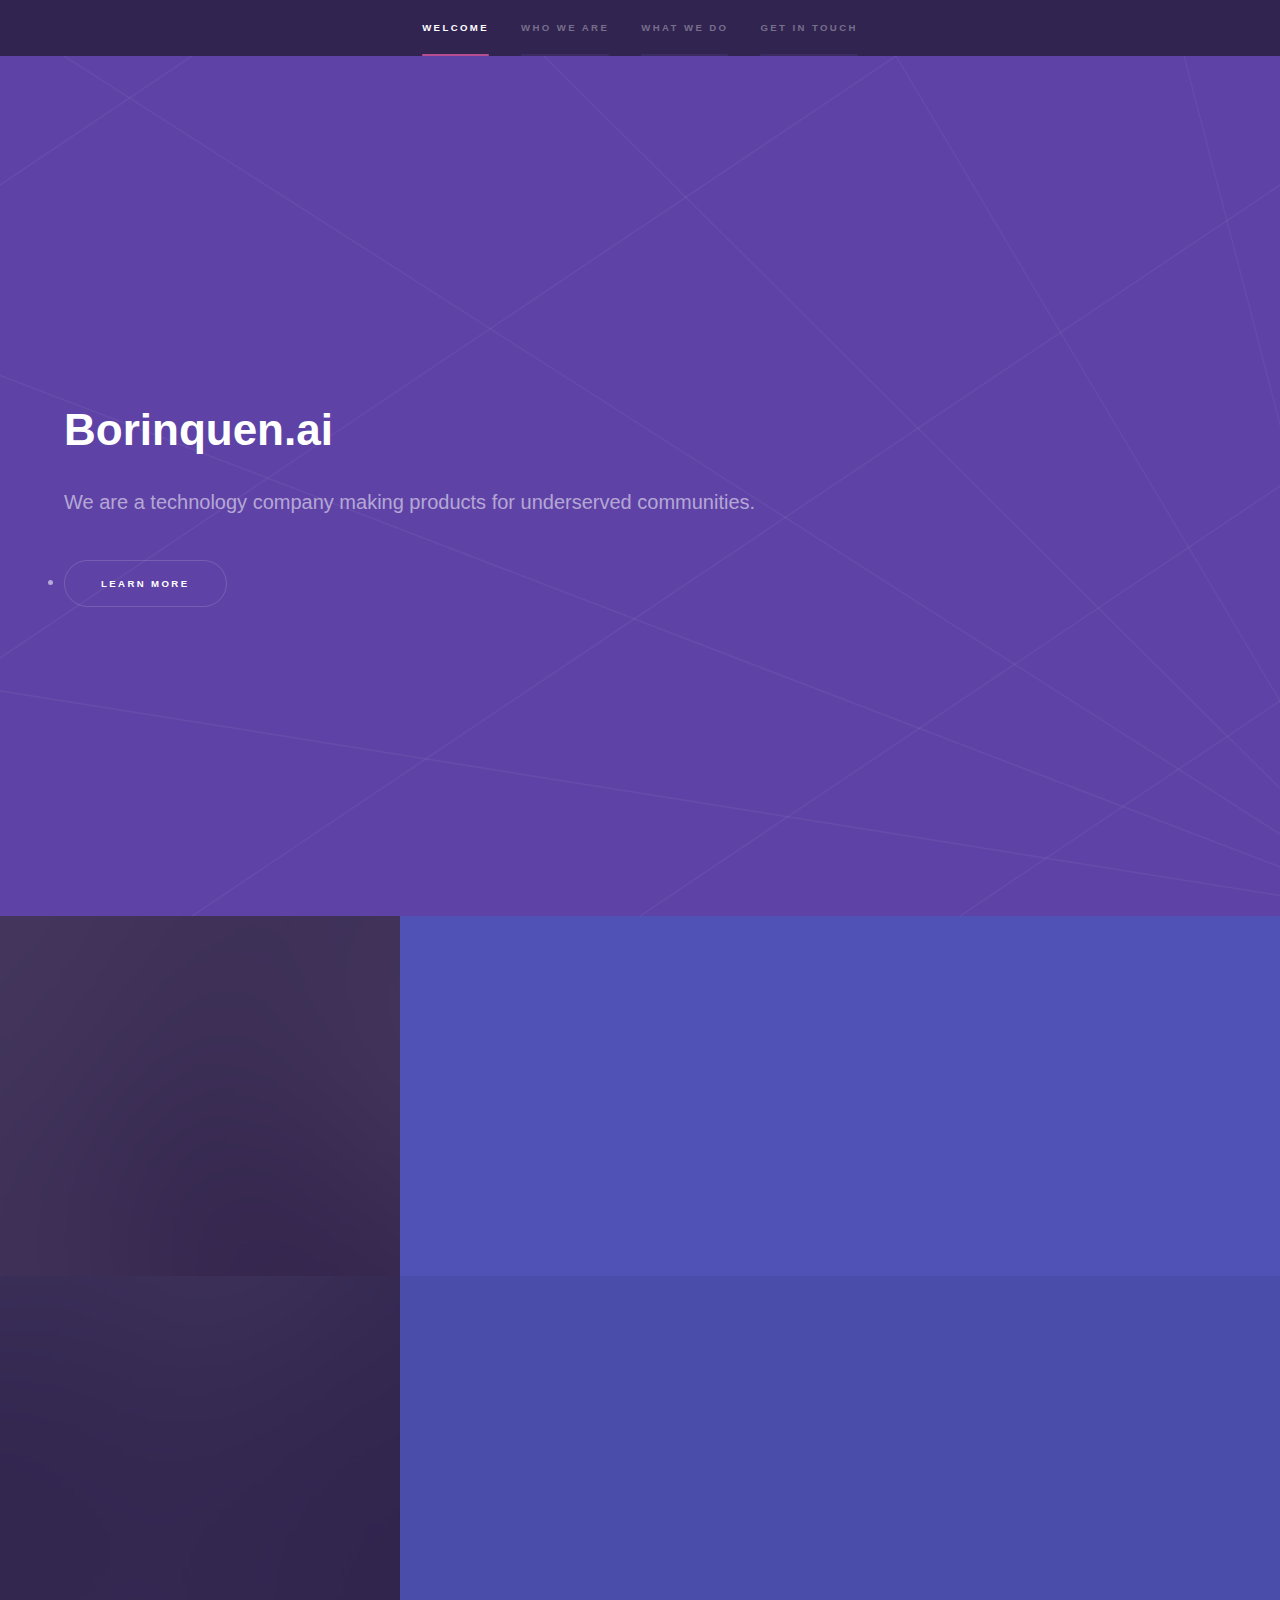
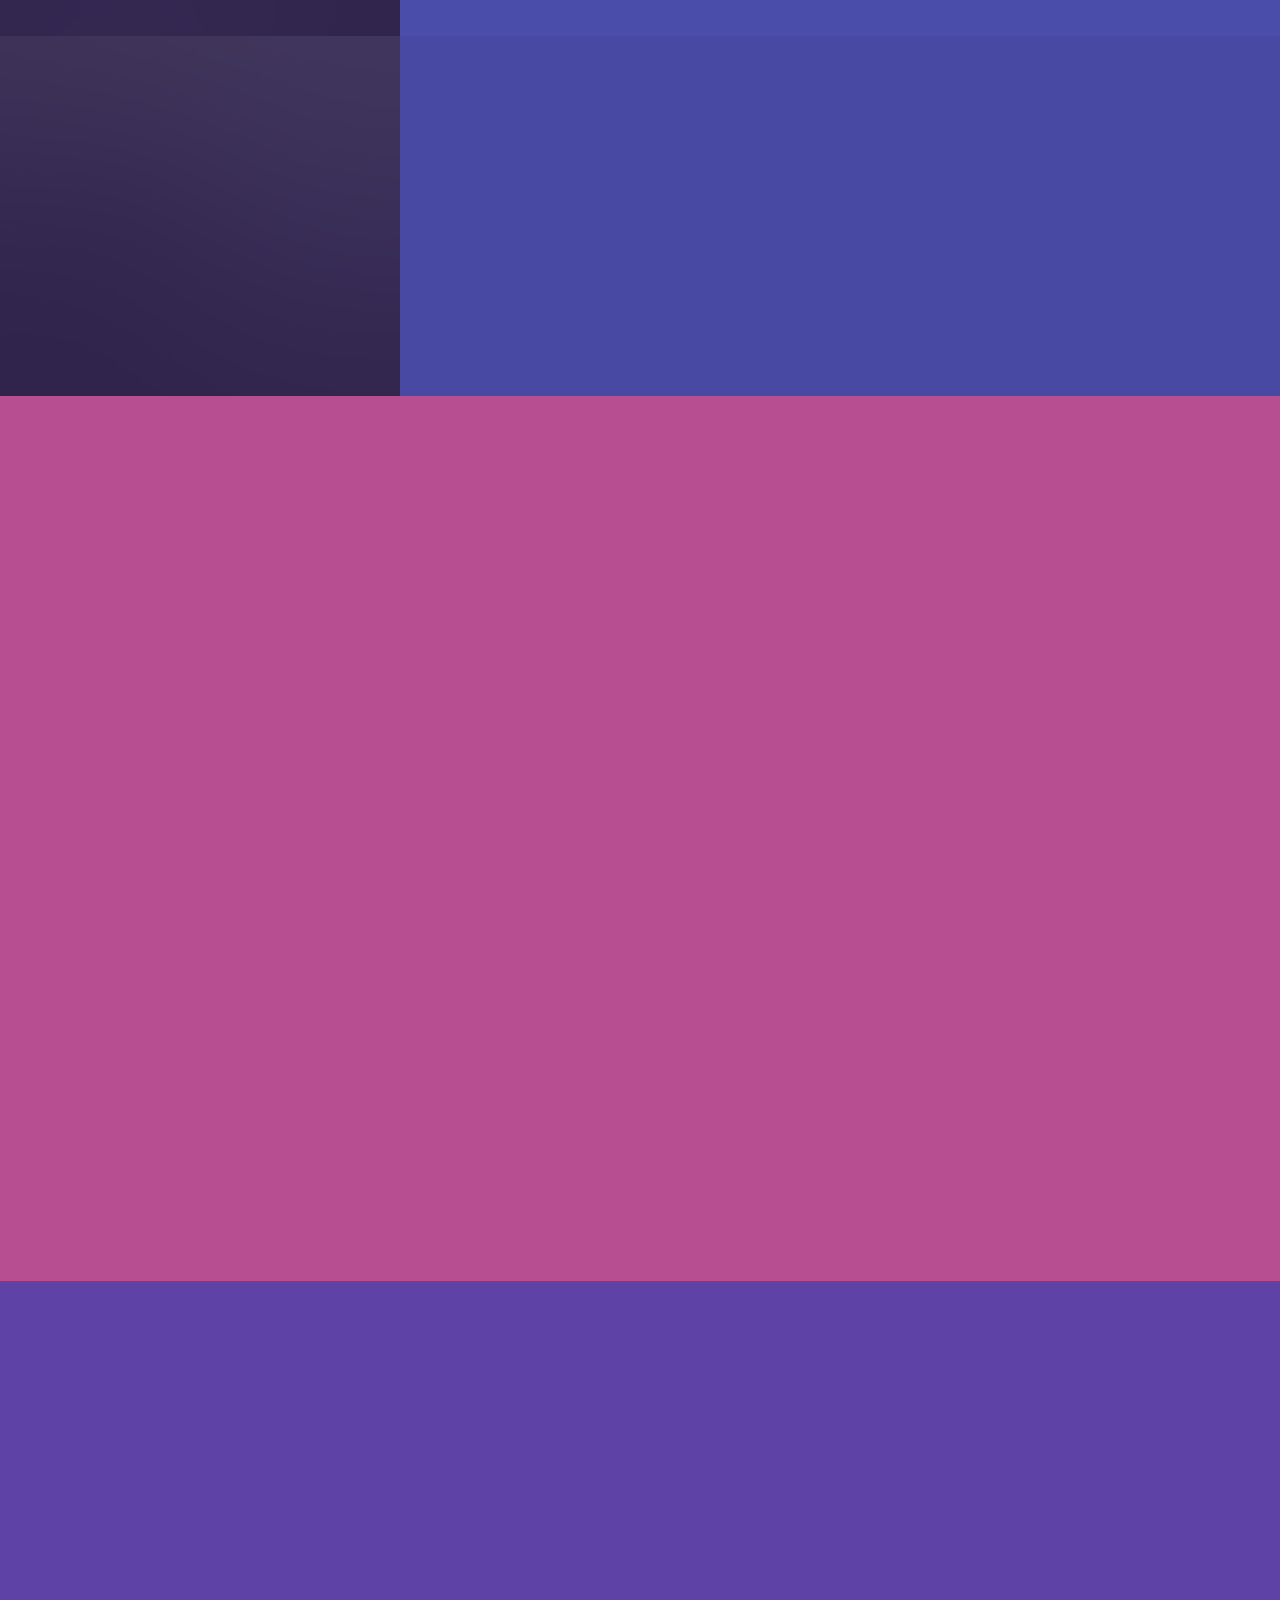
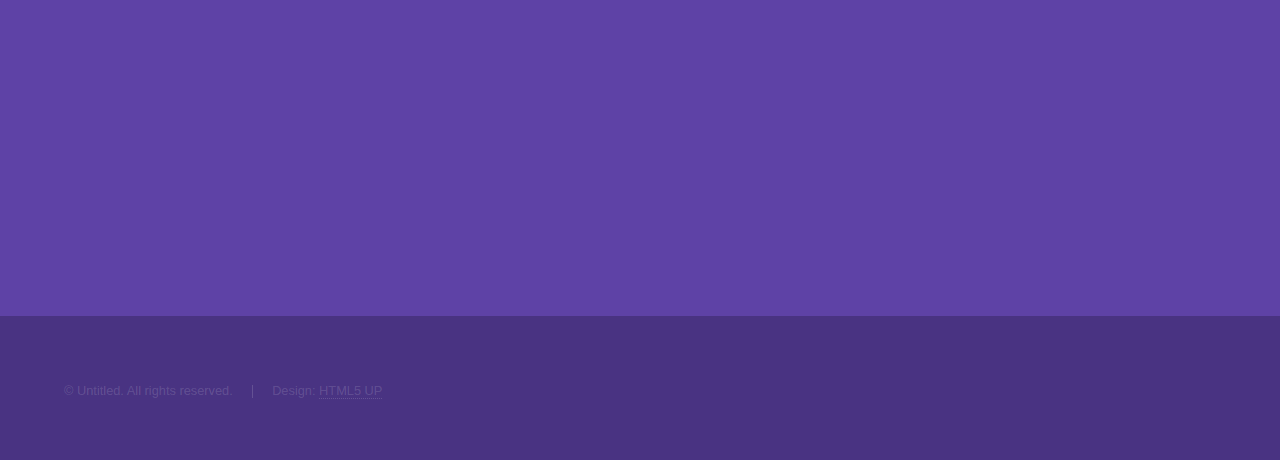
==== index.html @ 2760e9d1 "Update index.html" ====
<!DOCTYPE HTML>
<!--
	Hyperspace by HTML5 UP
	html5up.net | @ajlkn
	Free for personal and commercial use under the CCA 3.0 license (html5up.net/license)
-->
<html>
	<head>
		<title>Hyperspace by HTML5 UP</title>
		<meta charset="utf-8" />
		<meta name="viewport" content="width=device-width, initial-scale=1, user-scalable=no" />
		<link rel="stylesheet" href="assets/css/main.css" />
		<noscript><link rel="stylesheet" href="assets/css/noscript.css" /></noscript>
	</head>
	<body class="is-preload">

		<!-- Sidebar -->
			<section id="sidebar">
				<div class="inner">
					<nav>
						<ul>
							<li><a href="#intro">Welcome</a></li>
							<li><a href="#one">Who we are</a></li>
							<li><a href="#two">What we do</a></li>
							<li><a href="#three">Get in touch</a></li>
						</ul>
					</nav>
				</div>
			</section>

		<!-- Wrapper -->
			<div id="wrapper">

				<!-- Intro -->
					<section id="intro" class="wrapper style1 fullscreen fade-up">
						<div class="inner">
							<h1>Borinquen.ai</h1>
							<p>We are a technology company making products for underserved communities. <br/>
								<li><a href="#one" class="button scrolly">Learn more</a></li>
							</ul>
						</div>
					</section>

				<!-- One -->
					<section id="one" class="wrapper style2 spotlights">
						<section>
							<a href="#" class="image"><img src="images/pic01.jpg" alt="" data-position="center center" /></a>
							<div class="content">
								<div class="inner">
									<h2>Our Company</h2>
									<p>Accessibility has many layers. Borinquen.ai is committed to finding new/creative ways to make technology accessible to help people.</p>
									<ul class="actions">
										<li><a href="generic.html" class="button">Learn more</a></li>
									</ul>
								</div>
							</div>
						</section>
						<section>
							<a href="#" class="image"><img src="images/pic02.jpg" alt="" data-position="top center" /></a>
							<div class="content">
								<div class="inner">
									<h2>Our Products</h2>
									<p>Our process starts and end with the user. Find our products here.</p>
									<ul class="actions">
										<li><a href="generic.html" class="button">Learn more</a></li>
									</ul>
								</div>
							</div>
						</section>
						<section>
							<a href="#" class="image"><img src="images/pic03.jpg" alt="" data-position="25% 25%" /></a>
							<div class="content">
								<div class="inner">
									<h2>Our Team</h2>
									<p>We are a group of scientists and engineers from Northwestern University and the Georgia Institute of Technology 
										leveraing deep expertisde in accessibility, user-centered design, and machine learning.</p>
									<ul class="actions">
										<li><a href="team.html" class="button">Learn more</a></li>
									</ul>
								</div>
							</div>
						</section>
					</section>

				<!-- Two -->
					<section id="two" class="wrapper style3 fade-up">
						<div class="inner">
							<h2>What we do</h2>
							<p>We design easy to use products for learning.</p>
							<div class="features">
								<section>
									<span class="icon solid major fa-code"></span>
									<h3>Value-Driven</h3>
									<p>We are driven by our users, and our core purpose is to deliver value.</p>
								</section>
								<section>
									<span class="icon solid major fa-lock"></span>
									<h3>Privacy</h3>
									<p>Protect people's data.</p>
								</section>
								<section>
									<span class="icon solid major fa-cog"></span>
									<h3>Text</h3>
									<p>Text.</p>
								</section>
								<section>
									<span class="icon solid major fa-desktop"></span>
									<h3>Text</h3>
									<p>Text.</p>
								</section>
								<section>
									<span class="icon solid major fa-link"></span>
									<h3>Text</h3>
									<p>Text.</p>
								</section>
								<section>
									<span class="icon major fa-gem"></span>
									<h3>Multimodal</h3>
									<p>Leverage the power of multimodal technology for naturalistic products.</p>
								</section>
							</div>
							<ul class="actions">
								<li><a href="generic.html" class="button">Learn more</a></li>
							</ul>
						</div>
					</section>

				<!-- Three -->
					<section id="three" class="wrapper style1 fade-up">
						<div class="inner">
							<h2>Get in touch</h2>
							<p>Please send us a note if you have any questions or comments. We will get back to you.</p>
							<div class="split style1">
								<section>
									<form method="post" action="#">
										<div class="fields">
											<div class="field half">
												<label for="name">Name</label>
												<input type="text" name="name" id="name" />
											</div>
											<div class="field half">
												<label for="email">Email</label>
												<input type="text" name="email" id="email" />
											</div>
											<div class="field">
												<label for="message">Message</label>
												<textarea name="message" id="message" rows="5"></textarea>
											</div>
										</div>
										<ul class="actions">
											<li><a href="" class="button submit">Send Message</a></li>
										</ul>
									</form>
								</section>
								<section>
									<ul class="contact">
										<li>
											<h3>Address</h3>
											<span>Chicago<br />
											St, Zip Code 00000-0000<br />
											USA</span>
										</li>
										<li>
											<h3>Email</h3>
											<a href="#">bodon@u.northwestern.edu</a>
										</li>
										<li>
											<h3>Phone</h3>
											<span>(000) 000-0000</span>
										</li>
										<li>
											<h3>Social</h3>
											<ul class="icons">
												<li><a href="#" class="icon brands fa-twitter"><span class="label">Twitter</span></a></li>
												<li><a href="#" class="icon brands fa-facebook-f"><span class="label">Facebook</span></a></li>
												<li><a href="#" class="icon brands fa-github"><span class="label">GitHub</span></a></li>
												<li><a href="#" class="icon brands fa-instagram"><span class="label">Instagram</span></a></li>
												<li><a href="#" class="icon brands fa-linkedin-in"><span class="label">LinkedIn</span></a></li>
											</ul>
										</li>
									</ul>
								</section>
							</div>
						</div>
					</section>

			</div>

		<!-- Footer -->
			<footer id="footer" class="wrapper style1-alt">
				<div class="inner">
					<ul class="menu">
						<li>&copy; Untitled. All rights reserved.</li><li>Design: <a href="http://html5up.net">HTML5 UP</a></li>
					</ul>
				</div>
			</footer>

		<!-- Scripts -->
			<script src="assets/js/jquery.min.js"></script>
			<script src="assets/js/jquery.scrollex.min.js"></script>
			<script src="assets/js/jquery.scrolly.min.js"></script>
			<script src="assets/js/browser.min.js"></script>
			<script src="assets/js/breakpoints.min.js"></script>
			<script src="assets/js/util.js"></script>
			<script src="assets/js/main.js"></script>

	</body>
</html>
---- assets/css/main.css ----
@import url(fontawesome-all.min.css);

/*
	Hyperspace by HTML5 UP
	html5up.net | @ajlkn
	Free for personal and commercial use under the CCA 3.0 license (html5up.net/license)
*/

html, body, div, span, applet, object,
iframe, h1, h2, h3, h4, h5, h6, p, blockquote,
pre, a, abbr, acronym, address, big, cite,
code, del, dfn, em, img, ins, kbd, q, s, samp,
small, strike, strong, sub, sup, tt, var, b,
u, i, center, dl, dt, dd, ol, ul, li, fieldset,
form, label, legend, table, caption, tbody,
tfoot, thead, tr, th, td, article, aside,
canvas, details, embed, figure, figcaption,
footer, header, hgroup, menu, nav, output, ruby,
section, summary, time, mark, audio, video {
	margin: 0;
	padding: 0;
	border: 0;
	font-size: 100%;
	font: inherit;
	vertical-align: baseline;}

article, aside, details, figcaption, figure,
footer, header, hgroup, menu, nav, section {
	display: block;}

body {
	line-height: 1;
}

ol, ul {
	list-style: none;
}

blockquote, q {
	quotes: none;
}

	blockquote:before, blockquote:after, q:before, q:after {
		content: '';
		content: none;
	}

table {
	border-collapse: collapse;
	border-spacing: 0;
}

body {
	-webkit-text-size-adjust: none;
}

mark {
	background-color: transparent;
	color: inherit;
}

input::-moz-focus-inner {
	border: 0;
	padding: 0;
}

input, select, textarea {
	-moz-appearance: none;
	-webkit-appearance: none;
	-ms-appearance: none;
	appearance: none;
}

/* Basic */

	@-ms-viewport {
		width: device-width;
	}

	body {
		-ms-overflow-style: scrollbar;
	}

	@media screen and (max-width: 480px) {

		html, body {
			min-width: 320px;
		}

	}

	html {
		box-sizing: border-box;
	}

	*, *:before, *:after {
		box-sizing: inherit;
	}

	body {
		background: #312450;
	}

		body.is-preload *, body.is-preload *:before, body.is-preload *:after {
			-moz-animation: none !important;
			-webkit-animation: none !important;
			-ms-animation: none !important;
			animation: none !important;
			-moz-transition: none !important;
			-webkit-transition: none !important;
			-ms-transition: none !important;
			transition: none !important;
		}

/* Type */

	body, input, select, textarea {
		color: rgba(255, 255, 255, 0.55);
		font-family: Arial, Helvetica, sans-serif;
		font-size: 16.5pt;
		font-weight: normal;
		line-height: 1.75;
	}

		@media screen and (max-width: 1680px) {

			body, input, select, textarea {
				font-size: 13pt;
			}

		}

		@media screen and (max-width: 1280px) {

			body, input, select, textarea {
				font-size: 12pt;
			}

		}

		@media screen and (max-width: 360px) {

			body, input, select, textarea {
				font-size: 11pt;
			}

		}

	a {
		-moz-transition: color 0.2s ease, border-bottom-color 0.2s ease;
		-webkit-transition: color 0.2s ease, border-bottom-color 0.2s ease;
		-ms-transition: color 0.2s ease, border-bottom-color 0.2s ease;
		transition: color 0.2s ease, border-bottom-color 0.2s ease;
		border-bottom: dotted 1px rgba(255, 255, 255, 0.35);
		color: inherit;
		text-decoration: none;
	}

		a:hover {
			border-bottom-color: transparent;
			color: #ffffff;
		}

	strong, b {
		color: #ffffff;
		font-weight: bold;
	}

	em, i {
		font-style: italic;
	}

	p {
		margin: 0 0 2em 0;
	}

	h1, h2, h3, h4, h5, h6 {
		color: #ffffff;
		font-weight: bold;
		line-height: 1.5;
		margin: 0 0 0.5em 0;
	}

		h1 a, h2 a, h3 a, h4 a, h5 a, h6 a {
			color: inherit;
			text-decoration: none;
		}

	h1 {
		font-size: 2.75em;
	}

		h1.major {
			margin: 0 0 1.3em 0;
			position: relative;
			padding-bottom: 0.35em;
		}

			h1.major:after {
				background-image: -moz-linear-gradient(to right, #5e42a6, #b74e91);
				background-image: -webkit-linear-gradient(to right, #5e42a6, #b74e91);
				background-image: -ms-linear-gradient(to right, #5e42a6, #b74e91);
				background-image: linear-gradient(to right, #5e42a6, #b74e91);
				-moz-transition: max-width 0.2s ease;
				-webkit-transition: max-width 0.2s ease;
				-ms-transition: max-width 0.2s ease;
				transition: max-width 0.2s ease;
				border-radius: 0.2em;
				bottom: 0;
				content: '';
				height: 0.05em;
				position: absolute;
				right: 0;
				width: 100%;
			}

	h2 {
		font-size: 1.75em;
	}

	h3 {
		font-size: 1.1em;
	}

	h4 {
		font-size: 1em;
	}

	h5 {
		font-size: 0.8em;
	}

	h6 {
		font-size: 0.6em;
	}

	@media screen and (max-width: 736px) {

		h1 {
			font-size: 2em;
		}

		h2 {
			font-size: 1.25em;
		}

		h3 {
			font-size: 1em;
		}

		h4 {
			font-size: 0.8em;
		}

		h5 {
			font-size: 0.6em;
		}

		h6 {
			font-size: 0.6em;
		}

	}

	sub {
		font-size: 0.8em;
		position: relative;
		top: 0.5em;
	}

	sup {
		font-size: 0.8em;
		position: relative;
		top: -0.5em;
	}

	blockquote {
		border-left: solid 4px rgba(255, 255, 255, 0.15);
		font-style: italic;
		margin: 0 0 2em 0;
		padding: 0.5em 0 0.5em 2em;
	}

	code {
		background: rgba(255, 255, 255, 0.05);
		border-radius: 0.25em;
		border: solid 1px rgba(255, 255, 255, 0.15);
		font-family: "Courier New", monospace;
		font-size: 0.9em;
		margin: 0 0.25em;
		padding: 0.25em 0.65em;
	}

	pre {
		-webkit-overflow-scrolling: touch;
		font-family: "Courier New", monospace;
		font-size: 0.9em;
		margin: 0 0 2em 0;
	}

		pre code {
			display: block;
			line-height: 1.75em;
			padding: 1em 1.5em;
			overflow-x: auto;
		}

	hr {
		border: 0;
		border-bottom: solid 1px rgba(255, 255, 255, 0.15);
		margin: 2em 0;
	}

		hr.major {
			margin: 3em 0;
		}

	.align-left {
		text-align: left;
	}

	.align-center {
		text-align: center;
	}

	.align-right {
		text-align: right;
	}

/* Row */

	.row {
		display: flex;
		flex-wrap: wrap;
		box-sizing: border-box;
		align-items: stretch;
	}

		.row > * {
			box-sizing: border-box;
		}

		.row.gtr-uniform > * > :last-child {
			margin-bottom: 0;
		}

		.row.aln-left {
			justify-content: flex-start;
		}

		.row.aln-center {
			justify-content: center;
		}

		.row.aln-right {
			justify-content: flex-end;
		}

		.row.aln-top {
			align-items: flex-start;
		}

		.row.aln-middle {
			align-items: center;
		}

		.row.aln-bottom {
			align-items: flex-end;
		}

		.row > .imp {
			order: -1;
		}

		.row > .col-1 {
			width: 8.33333%;
		}

		.row > .off-1 {
			margin-left: 8.33333%;
		}

		.row > .col-2 {
			width: 16.66667%;
		}

		.row > .off-2 {
			margin-left: 16.66667%;
		}

		.row > .col-3 {
			width: 25%;
		}

		.row > .off-3 {
			margin-left: 25%;
		}

		.row > .col-4 {
			width: 33.33333%;
		}

		.row > .off-4 {
			margin-left: 33.33333%;
		}

		.row > .col-5 {
			width: 41.66667%;
		}

		.row > .off-5 {
			margin-left: 41.66667%;
		}

		.row > .col-6 {
			width: 50%;
		}

		.row > .off-6 {
			margin-left: 50%;
		}

		.row > .col-7 {
			width: 58.33333%;
		}

		.row > .off-7 {
			margin-left: 58.33333%;
		}

		.row > .col-8 {
			width: 66.66667%;
		}

		.row > .off-8 {
			margin-left: 66.66667%;
		}

		.row > .col-9 {
			width: 75%;
		}

		.row > .off-9 {
			margin-left: 75%;
		}

		.row > .col-10 {
			width: 83.33333%;
		}

		.row > .off-10 {
			margin-left: 83.33333%;
		}

		.row > .col-11 {
			width: 91.66667%;
		}

		.row > .off-11 {
			margin-left: 91.66667%;
		}

		.row > .col-12 {
			width: 100%;
		}

		.row > .off-12 {
			margin-left: 100%;
		}

		.row.gtr-0 {
			margin-top: 0;
			margin-left: 0em;
		}

			.row.gtr-0 > * {
				padding: 0 0 0 0em;
			}

			.row.gtr-0.gtr-uniform {
				margin-top: 0em;
			}

				.row.gtr-0.gtr-uniform > * {
					padding-top: 0em;
				}

		.row.gtr-25 {
			margin-top: 0;
			margin-left: -0.375em;
		}

			.row.gtr-25 > * {
				padding: 0 0 0 0.375em;
			}

			.row.gtr-25.gtr-uniform {
				margin-top: -0.375em;
			}

				.row.gtr-25.gtr-uniform > * {
					padding-top: 0.375em;
				}

		.row.gtr-50 {
			margin-top: 0;
			margin-left: -0.75em;
		}

			.row.gtr-50 > * {
				padding: 0 0 0 0.75em;
			}

			.row.gtr-50.gtr-uniform {
				margin-top: -0.75em;
			}

				.row.gtr-50.gtr-uniform > * {
					padding-top: 0.75em;
				}

		.row {
			margin-top: 0;
			margin-left: -1.5em;
		}

			.row > * {
				padding: 0 0 0 1.5em;
			}

			.row.gtr-uniform {
				margin-top: -1.5em;
			}

				.row.gtr-uniform > * {
					padding-top: 1.5em;
				}

		.row.gtr-150 {
			margin-top: 0;
			margin-left: -2.25em;
		}

			.row.gtr-150 > * {
				padding: 0 0 0 2.25em;
			}

			.row.gtr-150.gtr-uniform {
				margin-top: -2.25em;
			}

				.row.gtr-150.gtr-uniform > * {
					padding-top: 2.25em;
				}

		.row.gtr-200 {
			margin-top: 0;
			margin-left: -3em;
		}

			.row.gtr-200 > * {
				padding: 0 0 0 3em;
			}

			.row.gtr-200.gtr-uniform {
				margin-top: -3em;
			}

				.row.gtr-200.gtr-uniform > * {
					padding-top: 3em;
				}

		@media screen and (max-width: 1680px) {

			.row {
				display: flex;
				flex-wrap: wrap;
				box-sizing: border-box;
				align-items: stretch;
			}

				.row > * {
					box-sizing: border-box;
				}

				.row.gtr-uniform > * > :last-child {
					margin-bottom: 0;
				}

				.row.aln-left {
					justify-content: flex-start;
				}

				.row.aln-center {
					justify-content: center;
				}

				.row.aln-right {
					justify-content: flex-end;
				}

				.row.aln-top {
					align-items: flex-start;
				}

				.row.aln-middle {
					align-items: center;
				}

				.row.aln-bottom {
					align-items: flex-end;
				}

				.row > .imp-xlarge {
					order: -1;
				}

				.row > .col-1-xlarge {
					width: 8.33333%;
				}

				.row > .off-1-xlarge {
					margin-left: 8.33333%;
				}

				.row > .col-2-xlarge {
					width: 16.66667%;
				}

				.row > .off-2-xlarge {
					margin-left: 16.66667%;
				}

				.row > .col-3-xlarge {
					width: 25%;
				}

				.row > .off-3-xlarge {
					margin-left: 25%;
				}

				.row > .col-4-xlarge {
					width: 33.33333%;
				}

				.row > .off-4-xlarge {
					margin-left: 33.33333%;
				}

				.row > .col-5-xlarge {
					width: 41.66667%;
				}

				.row > .off-5-xlarge {
					margin-left: 41.66667%;
				}

				.row > .col-6-xlarge {
					width: 50%;
				}

				.row > .off-6-xlarge {
					margin-left: 50%;
				}

				.row > .col-7-xlarge {
					width: 58.33333%;
				}

				.row > .off-7-xlarge {
					margin-left: 58.33333%;
				}

				.row > .col-8-xlarge {
					width: 66.66667%;
				}

				.row > .off-8-xlarge {
					margin-left: 66.66667%;
				}

				.row > .col-9-xlarge {
					width: 75%;
				}

				.row > .off-9-xlarge {
					margin-left: 75%;
				}

				.row > .col-10-xlarge {
					width: 83.33333%;
				}

				.row > .off-10-xlarge {
					margin-left: 83.33333%;
				}

				.row > .col-11-xlarge {
					width: 91.66667%;
				}

				.row > .off-11-xlarge {
					margin-left: 91.66667%;
				}

				.row > .col-12-xlarge {
					width: 100%;
				}

				.row > .off-12-xlarge {
					margin-left: 100%;
				}

				.row.gtr-0 {
					margin-top: 0;
					margin-left: 0em;
				}

					.row.gtr-0 > * {
						padding: 0 0 0 0em;
					}

					.row.gtr-0.gtr-uniform {
						margin-top: 0em;
					}

						.row.gtr-0.gtr-uniform > * {
							padding-top: 0em;
						}

				.row.gtr-25 {
					margin-top: 0;
					margin-left: -0.375em;
				}

					.row.gtr-25 > * {
						padding: 0 0 0 0.375em;
					}

					.row.gtr-25.gtr-uniform {
						margin-top: -0.375em;
					}

						.row.gtr-25.gtr-uniform > * {
							padding-top: 0.375em;
						}

				.row.gtr-50 {
					margin-top: 0;
					margin-left: -0.75em;
				}

					.row.gtr-50 > * {
						padding: 0 0 0 0.75em;
					}

					.row.gtr-50.gtr-uniform {
						margin-top: -0.75em;
					}

						.row.gtr-50.gtr-uniform > * {
							padding-top: 0.75em;
						}

				.row {
					margin-top: 0;
					margin-left: -1.5em;
				}

					.row > * {
						padding: 0 0 0 1.5em;
					}

					.row.gtr-uniform {
						margin-top: -1.5em;
					}

						.row.gtr-uniform > * {
							padding-top: 1.5em;
						}

				.row.gtr-150 {
					margin-top: 0;
					margin-left: -2.25em;
				}

					.row.gtr-150 > * {
						padding: 0 0 0 2.25em;
					}

					.row.gtr-150.gtr-uniform {
						margin-top: -2.25em;
					}

						.row.gtr-150.gtr-uniform > * {
							padding-top: 2.25em;
						}

				.row.gtr-200 {
					margin-top: 0;
					margin-left: -3em;
				}

					.row.gtr-200 > * {
						padding: 0 0 0 3em;
					}

					.row.gtr-200.gtr-uniform {
						margin-top: -3em;
					}

						.row.gtr-200.gtr-uniform > * {
							padding-top: 3em;
						}

		}

		@media screen and (max-width: 1280px) {

			.row {
				display: flex;
				flex-wrap: wrap;
				box-sizing: border-box;
				align-items: stretch;
			}

				.row > * {
					box-sizing: border-box;
				}

				.row.gtr-uniform > * > :last-child {
					margin-bottom: 0;
				}

				.row.aln-left {
					justify-content: flex-start;
				}

				.row.aln-center {
					justify-content: center;
				}

				.row.aln-right {
					justify-content: flex-end;
				}

				.row.aln-top {
					align-items: flex-start;
				}

				.row.aln-middle {
					align-items: center;
				}

				.row.aln-bottom {
					align-items: flex-end;
				}

				.row > .imp-large {
					order: -1;
				}

				.row > .col-1-large {
					width: 8.33333%;
				}

				.row > .off-1-large {
					margin-left: 8.33333%;
				}

				.row > .col-2-large {
					width: 16.66667%;
				}

				.row > .off-2-large {
					margin-left: 16.66667%;
				}

				.row > .col-3-large {
					width: 25%;
				}

				.row > .off-3-large {
					margin-left: 25%;
				}

				.row > .col-4-large {
					width: 33.33333%;
				}

				.row > .off-4-large {
					margin-left: 33.33333%;
				}

				.row > .col-5-large {
					width: 41.66667%;
				}

				.row > .off-5-large {
					margin-left: 41.66667%;
				}

				.row > .col-6-large {
					width: 50%;
				}

				.row > .off-6-large {
					margin-left: 50%;
				}

				.row > .col-7-large {
					width: 58.33333%;
				}

				.row > .off-7-large {
					margin-left: 58.33333%;
				}

				.row > .col-8-large {
					width: 66.66667%;
				}

				.row > .off-8-large {
					margin-left: 66.66667%;
				}

				.row > .col-9-large {
					width: 75%;
				}

				.row > .off-9-large {
					margin-left: 75%;
				}

				.row > .col-10-large {
					width: 83.33333%;
				}

				.row > .off-10-large {
					margin-left: 83.33333%;
				}

				.row > .col-11-large {
					width: 91.66667%;
				}

				.row > .off-11-large {
					margin-left: 91.66667%;
				}

				.row > .col-12-large {
					width: 100%;
				}

				.row > .off-12-large {
					margin-left: 100%;
				}

				.row.gtr-0 {
					margin-top: 0;
					margin-left: 0em;
				}

					.row.gtr-0 > * {
						padding: 0 0 0 0em;
					}

					.row.gtr-0.gtr-uniform {
						margin-top: 0em;
					}

						.row.gtr-0.gtr-uniform > * {
							padding-top: 0em;
						}

				.row.gtr-25 {
					margin-top: 0;
					margin-left: -0.375em;
				}

					.row.gtr-25 > * {
						padding: 0 0 0 0.375em;
					}

					.row.gtr-25.gtr-uniform {
						margin-top: -0.375em;
					}

						.row.gtr-25.gtr-uniform > * {
							padding-top: 0.375em;
						}

				.row.gtr-50 {
					margin-top: 0;
					margin-left: -0.75em;
				}

					.row.gtr-50 > * {
						padding: 0 0 0 0.75em;
					}

					.row.gtr-50.gtr-uniform {
						margin-top: -0.75em;
					}

						.row.gtr-50.gtr-uniform > * {
							padding-top: 0.75em;
						}

				.row {
					margin-top: 0;
					margin-left: -1.5em;
				}

					.row > * {
						padding: 0 0 0 1.5em;
					}

					.row.gtr-uniform {
						margin-top: -1.5em;
					}

						.row.gtr-uniform > * {
							padding-top: 1.5em;
						}

				.row.gtr-150 {
					margin-top: 0;
					margin-left: -2.25em;
				}

					.row.gtr-150 > * {
						padding: 0 0 0 2.25em;
					}

					.row.gtr-150.gtr-uniform {
						margin-top: -2.25em;
					}

						.row.gtr-150.gtr-uniform > * {
							padding-top: 2.25em;
						}

				.row.gtr-200 {
					margin-top: 0;
					margin-left: -3em;
				}

					.row.gtr-200 > * {
						padding: 0 0 0 3em;
					}

					.row.gtr-200.gtr-uniform {
						margin-top: -3em;
					}

						.row.gtr-200.gtr-uniform > * {
							padding-top: 3em;
						}

		}

		@media screen and (max-width: 980px) {

			.row {
				display: flex;
				flex-wrap: wrap;
				box-sizing: border-box;
				align-items: stretch;
			}

				.row > * {
					box-sizing: border-box;
				}

				.row.gtr-uniform > * > :last-child {
					margin-bottom: 0;
				}

				.row.aln-left {
					justify-content: flex-start;
				}

				.row.aln-center {
					justify-content: center;
				}

				.row.aln-right {
					justify-content: flex-end;
				}

				.row.aln-top {
					align-items: flex-start;
				}

				.row.aln-middle {
					align-items: center;
				}

				.row.aln-bottom {
					align-items: flex-end;
				}

				.row > .imp-medium {
					order: -1;
				}

				.row > .col-1-medium {
					width: 8.33333%;
				}

				.row > .off-1-medium {
					margin-left: 8.33333%;
				}

				.row > .col-2-medium {
					width: 16.66667%;
				}

				.row > .off-2-medium {
					margin-left: 16.66667%;
				}

				.row > .col-3-medium {
					width: 25%;
				}

				.row > .off-3-medium {
					margin-left: 25%;
				}

				.row > .col-4-medium {
					width: 33.33333%;
				}

				.row > .off-4-medium {
					margin-left: 33.33333%;
				}

				.row > .col-5-medium {
					width: 41.66667%;
				}

				.row > .off-5-medium {
					margin-left: 41.66667%;
				}

				.row > .col-6-medium {
					width: 50%;
				}

				.row > .off-6-medium {
					margin-left: 50%;
				}

				.row > .col-7-medium {
					width: 58.33333%;
				}

				.row > .off-7-medium {
					margin-left: 58.33333%;
				}

				.row > .col-8-medium {
					width: 66.66667%;
				}

				.row > .off-8-medium {
					margin-left: 66.66667%;
				}

				.row > .col-9-medium {
					width: 75%;
				}

				.row > .off-9-medium {
					margin-left: 75%;
				}

				.row > .col-10-medium {
					width: 83.33333%;
				}

				.row > .off-10-medium {
					margin-left: 83.33333%;
				}

				.row > .col-11-medium {
					width: 91.66667%;
				}

				.row > .off-11-medium {
					margin-left: 91.66667%;
				}

				.row > .col-12-medium {
					width: 100%;
				}

				.row > .off-12-medium {
					margin-left: 100%;
				}

				.row.gtr-0 {
					margin-top: 0;
					margin-left: 0em;
				}

					.row.gtr-0 > * {
						padding: 0 0 0 0em;
					}

					.row.gtr-0.gtr-uniform {
						margin-top: 0em;
					}

						.row.gtr-0.gtr-uniform > * {
							padding-top: 0em;
						}

				.row.gtr-25 {
					margin-top: 0;
					margin-left: -0.375em;
				}

					.row.gtr-25 > * {
						padding: 0 0 0 0.375em;
					}

					.row.gtr-25.gtr-uniform {
						margin-top: -0.375em;
					}

						.row.gtr-25.gtr-uniform > * {
							padding-top: 0.375em;
						}

				.row.gtr-50 {
					margin-top: 0;
					margin-left: -0.75em;
				}

					.row.gtr-50 > * {
						padding: 0 0 0 0.75em;
					}

					.row.gtr-50.gtr-uniform {
						margin-top: -0.75em;
					}

						.row.gtr-50.gtr-uniform > * {
							padding-top: 0.75em;
						}

				.row {
					margin-top: 0;
					margin-left: -1.5em;
				}

					.row > * {
						padding: 0 0 0 1.5em;
					}

					.row.gtr-uniform {
						margin-top: -1.5em;
					}

						.row.gtr-uniform > * {
							padding-top: 1.5em;
						}

				.row.gtr-150 {
					margin-top: 0;
					margin-left: -2.25em;
				}

					.row.gtr-150 > * {
						padding: 0 0 0 2.25em;
					}

					.row.gtr-150.gtr-uniform {
						margin-top: -2.25em;
					}

						.row.gtr-150.gtr-uniform > * {
							padding-top: 2.25em;
						}

				.row.gtr-200 {
					margin-top: 0;
					margin-left: -3em;
				}

					.row.gtr-200 > * {
						padding: 0 0 0 3em;
					}

					.row.gtr-200.gtr-uniform {
						margin-top: -3em;
					}

						.row.gtr-200.gtr-uniform > * {
							padding-top: 3em;
						}

		}

		@media screen and (max-width: 736px) {

			.row {
				display: flex;
				flex-wrap: wrap;
				box-sizing: border-box;
				align-items: stretch;
			}

				.row > * {
					box-sizing: border-box;
				}

				.row.gtr-uniform > * > :last-child {
					margin-bottom: 0;
				}

				.row.aln-left {
					justify-content: flex-start;
				}

				.row.aln-center {
					justify-content: center;
				}

				.row.aln-right {
					justify-content: flex-end;
				}

				.row.aln-top {
					align-items: flex-start;
				}

				.row.aln-middle {
					align-items: center;
				}

				.row.aln-bottom {
					align-items: flex-end;
				}

				.row > .imp-small {
					order: -1;
				}

				.row > .col-1-small {
					width: 8.33333%;
				}

				.row > .off-1-small {
					margin-left: 8.33333%;
				}

				.row > .col-2-small {
					width: 16.66667%;
				}

				.row > .off-2-small {
					margin-left: 16.66667%;
				}

				.row > .col-3-small {
					width: 25%;
				}

				.row > .off-3-small {
					margin-left: 25%;
				}

				.row > .col-4-small {
					width: 33.33333%;
				}

				.row > .off-4-small {
					margin-left: 33.33333%;
				}

				.row > .col-5-small {
					width: 41.66667%;
				}

				.row > .off-5-small {
					margin-left: 41.66667%;
				}

				.row > .col-6-small {
					width: 50%;
				}

				.row > .off-6-small {
					margin-left: 50%;
				}

				.row > .col-7-small {
					width: 58.33333%;
				}

				.row > .off-7-small {
					margin-left: 58.33333%;
				}

				.row > .col-8-small {
					width: 66.66667%;
				}

				.row > .off-8-small {
					margin-left: 66.66667%;
				}

				.row > .col-9-small {
					width: 75%;
				}

				.row > .off-9-small {
					margin-left: 75%;
				}

				.row > .col-10-small {
					width: 83.33333%;
				}

				.row > .off-10-small {
					margin-left: 83.33333%;
				}

				.row > .col-11-small {
					width: 91.66667%;
				}

				.row > .off-11-small {
					margin-left: 91.66667%;
				}

				.row > .col-12-small {
					width: 100%;
				}

				.row > .off-12-small {
					margin-left: 100%;
				}

				.row.gtr-0 {
					margin-top: 0;
					margin-left: 0em;
				}

					.row.gtr-0 > * {
						padding: 0 0 0 0em;
					}

					.row.gtr-0.gtr-uniform {
						margin-top: 0em;
					}

						.row.gtr-0.gtr-uniform > * {
							padding-top: 0em;
						}

				.row.gtr-25 {
					margin-top: 0;
					margin-left: -0.375em;
				}

					.row.gtr-25 > * {
						padding: 0 0 0 0.375em;
					}

					.row.gtr-25.gtr-uniform {
						margin-top: -0.375em;
					}

						.row.gtr-25.gtr-uniform > * {
							padding-top: 0.375em;
						}

				.row.gtr-50 {
					margin-top: 0;
					margin-left: -0.75em;
				}

					.row.gtr-50 > * {
						padding: 0 0 0 0.75em;
					}

					.row.gtr-50.gtr-uniform {
						margin-top: -0.75em;
					}

						.row.gtr-50.gtr-uniform > * {
							padding-top: 0.75em;
						}

				.row {
					margin-top: 0;
					margin-left: -1.5em;
				}

					.row > * {
						padding: 0 0 0 1.5em;
					}

					.row.gtr-uniform {
						margin-top: -1.5em;
					}

						.row.gtr-uniform > * {
							padding-top: 1.5em;
						}

				.row.gtr-150 {
					margin-top: 0;
					margin-left: -2.25em;
				}

					.row.gtr-150 > * {
						padding: 0 0 0 2.25em;
					}

					.row.gtr-150.gtr-uniform {
						margin-top: -2.25em;
					}

						.row.gtr-150.gtr-uniform > * {
							padding-top: 2.25em;
						}

				.row.gtr-200 {
					margin-top: 0;
					margin-left: -3em;
				}

					.row.gtr-200 > * {
						padding: 0 0 0 3em;
					}

					.row.gtr-200.gtr-uniform {
						margin-top: -3em;
					}

						.row.gtr-200.gtr-uniform > * {
							padding-top: 3em;
						}

		}

		@media screen and (max-width: 480px) {

			.row {
				display: flex;
				flex-wrap: wrap;
				box-sizing: border-box;
				align-items: stretch;
			}

				.row > * {
					box-sizing: border-box;
				}

				.row.gtr-uniform > * > :last-child {
					margin-bottom: 0;
				}

				.row.aln-left {
					justify-content: flex-start;
				}

				.row.aln-center {
					justify-content: center;
				}

				.row.aln-right {
					justify-content: flex-end;
				}

				.row.aln-top {
					align-items: flex-start;
				}

				.row.aln-middle {
					align-items: center;
				}

				.row.aln-bottom {
					align-items: flex-end;
				}

				.row > .imp-xsmall {
					order: -1;
				}

				.row > .col-1-xsmall {
					width: 8.33333%;
				}

				.row > .off-1-xsmall {
					margin-left: 8.33333%;
				}

				.row > .col-2-xsmall {
					width: 16.66667%;
				}

				.row > .off-2-xsmall {
					margin-left: 16.66667%;
				}

				.row > .col-3-xsmall {
					width: 25%;
				}

				.row > .off-3-xsmall {
					margin-left: 25%;
				}

				.row > .col-4-xsmall {
					width: 33.33333%;
				}

				.row > .off-4-xsmall {
					margin-left: 33.33333%;
				}

				.row > .col-5-xsmall {
					width: 41.66667%;
				}

				.row > .off-5-xsmall {
					margin-left: 41.66667%;
				}

				.row > .col-6-xsmall {
					width: 50%;
				}

				.row > .off-6-xsmall {
					margin-left: 50%;
				}

				.row > .col-7-xsmall {
					width: 58.33333%;
				}

				.row > .off-7-xsmall {
					margin-left: 58.33333%;
				}

				.row > .col-8-xsmall {
					width: 66.66667%;
				}

				.row > .off-8-xsmall {
					margin-left: 66.66667%;
				}

				.row > .col-9-xsmall {
					width: 75%;
				}

				.row > .off-9-xsmall {
					margin-left: 75%;
				}

				.row > .col-10-xsmall {
					width: 83.33333%;
				}

				.row > .off-10-xsmall {
					margin-left: 83.33333%;
				}

				.row > .col-11-xsmall {
					width: 91.66667%;
				}

				.row > .off-11-xsmall {
					margin-left: 91.66667%;
				}

				.row > .col-12-xsmall {
					width: 100%;
				}

				.row > .off-12-xsmall {
					margin-left: 100%;
				}

				.row.gtr-0 {
					margin-top: 0;
					margin-left: 0em;
				}

					.row.gtr-0 > * {
						padding: 0 0 0 0em;
					}

					.row.gtr-0.gtr-uniform {
						margin-top: 0em;
					}

						.row.gtr-0.gtr-uniform > * {
							padding-top: 0em;
						}

				.row.gtr-25 {
					margin-top: 0;
					margin-left: -0.375em;
				}

					.row.gtr-25 > * {
						padding: 0 0 0 0.375em;
					}

					.row.gtr-25.gtr-uniform {
						margin-top: -0.375em;
					}

						.row.gtr-25.gtr-uniform > * {
							padding-top: 0.375em;
						}

				.row.gtr-50 {
					margin-top: 0;
					margin-left: -0.75em;
				}

					.row.gtr-50 > * {
						padding: 0 0 0 0.75em;
					}

					.row.gtr-50.gtr-uniform {
						margin-top: -0.75em;
					}

						.row.gtr-50.gtr-uniform > * {
							padding-top: 0.75em;
						}

				.row {
					margin-top: 0;
					margin-left: -1.5em;
				}

					.row > * {
						padding: 0 0 0 1.5em;
					}

					.row.gtr-uniform {
						margin-top: -1.5em;
					}

						.row.gtr-uniform > * {
							padding-top: 1.5em;
						}

				.row.gtr-150 {
					margin-top: 0;
					margin-left: -2.25em;
				}

					.row.gtr-150 > * {
						padding: 0 0 0 2.25em;
					}

					.row.gtr-150.gtr-uniform {
						margin-top: -2.25em;
					}

						.row.gtr-150.gtr-uniform > * {
							padding-top: 2.25em;
						}

				.row.gtr-200 {
					margin-top: 0;
					margin-left: -3em;
				}

					.row.gtr-200 > * {
						padding: 0 0 0 3em;
					}

					.row.gtr-200.gtr-uniform {
						margin-top: -3em;
					}

						.row.gtr-200.gtr-uniform > * {
							padding-top: 3em;
						}

		}

/* Box */

	.box {
		border-radius: 0.25em;
		border: solid 1px rgba(255, 255, 255, 0.15);
		margin-bottom: 2em;
		padding: 1.5em;
	}

		.box > :last-child,
		.box > :last-child > :last-child,
		.box > :last-child > :last-child > :last-child {
			margin-bottom: 0;
		}

		.box.alt {
			border: 0;
			border-radius: 0;
			padding: 0;
		}

/* Button */

	input[type="submit"],
	input[type="reset"],
	input[type="button"],
	button,
	.button {
		-moz-appearance: none;
		-webkit-appearance: none;
		-ms-appearance: none;
		appearance: none;
		-moz-transition: border-color 0.2s ease;
		-webkit-transition: border-color 0.2s ease;
		-ms-transition: border-color 0.2s ease;
		transition: border-color 0.2s ease;
		background-color: transparent;
		border: solid 1px !important;
		border-color: rgba(255, 255, 255, 0.15) !important;
		border-radius: 3em;
		color: #ffffff !important;
		cursor: pointer;
		display: inline-block;
		font-size: 0.6em;
		font-weight: bold;
		height: calc(4.75em + 2px);
		letter-spacing: 0.25em;
		line-height: 4.75em;
		outline: 0;
		padding: 0 3.75em;
		position: relative;
		text-align: center;
		text-decoration: none;
		text-transform: uppercase;
		white-space: nowrap;
	}

		input[type="submit"]:after,
		input[type="reset"]:after,
		input[type="button"]:after,
		button:after,
		.button:after {
			-moz-transform: scale(0.25);
			-webkit-transform: scale(0.25);
			-ms-transform: scale(0.25);
			transform: scale(0.25);
			pointer-events: none;
			-moz-transition: opacity 0.2s ease, -moz-transform 0.2s ease;
			-webkit-transition: opacity 0.2s ease, -webkit-transform 0.2s ease;
			-ms-transition: opacity 0.2s ease, -ms-transform 0.2s ease;
			transition: opacity 0.2s ease, transform 0.2s ease;
			background: #ffffff;
			border-radius: 3em;
			content: '';
			height: 100%;
			left: 0;
			opacity: 0;
			position: absolute;
			top: 0;
			width: 100%;
		}

		input[type="submit"].icon:before,
		input[type="reset"].icon:before,
		input[type="button"].icon:before,
		button.icon:before,
		.button.icon:before {
			margin-right: 0.75em;
		}

		input[type="submit"].fit,
		input[type="reset"].fit,
		input[type="button"].fit,
		button.fit,
		.button.fit {
			width: 100%;
		}

		input[type="submit"].small,
		input[type="reset"].small,
		input[type="button"].small,
		button.small,
		.button.small {
			font-size: 0.4em;
		}

		input[type="submit"].large,
		input[type="reset"].large,
		input[type="button"].large,
		button.large,
		.button.large {
			font-size: 0.8em;
		}

		input[type="submit"].primary,
		input[type="reset"].primary,
		input[type="button"].primary,
		button.primary,
		.button.primary {
			background-color: #ffffff;
			color: #312450 !important;
		}

			input[type="submit"].primary:after,
			input[type="reset"].primary:after,
			input[type="button"].primary:after,
			button.primary:after,
			.button.primary:after {
				display: none;
			}

		input[type="submit"].disabled, input[type="submit"]:disabled,
		input[type="reset"].disabled,
		input[type="reset"]:disabled,
		input[type="button"].disabled,
		input[type="button"]:disabled,
		button.disabled,
		button:disabled,
		.button.disabled,
		.button:disabled {
			cursor: default;
			opacity: 0.5;
			pointer-events: none;
		}

		input[type="submit"]:hover,
		input[type="reset"]:hover,
		input[type="button"]:hover,
		button:hover,
		.button:hover {
			border-color: rgba(255, 255, 255, 0.55) !important;
		}

			input[type="submit"]:hover:after,
			input[type="reset"]:hover:after,
			input[type="button"]:hover:after,
			button:hover:after,
			.button:hover:after {
				opacity: 0.05;
				-moz-transform: scale(1);
				-webkit-transform: scale(1);
				-ms-transform: scale(1);
				transform: scale(1);
			}

			input[type="submit"]:hover:active,
			input[type="reset"]:hover:active,
			input[type="button"]:hover:active,
			button:hover:active,
			.button:hover:active {
				border-color: #ffffff !important;
			}

				input[type="submit"]:hover:active:after,
				input[type="reset"]:hover:active:after,
				input[type="button"]:hover:active:after,
				button:hover:active:after,
				.button:hover:active:after {
					opacity: 0.1;
				}

/* Features */

	.features {
		display: -moz-flex;
		display: -webkit-flex;
		display: -ms-flex;
		display: flex;
		-moz-flex-wrap: wrap;
		-webkit-flex-wrap: wrap;
		-ms-flex-wrap: wrap;
		flex-wrap: wrap;
		border-radius: 0.25em;
		border: solid 1px rgba(255, 255, 255, 0.15);
		background: rgba(255, 255, 255, 0.05);
		margin: 0 0 2em 0;
	}

		.features section {
			padding: 3.5em 3em 1em 7em ;
			width: 50%;
			border-top: solid 1px rgba(255, 255, 255, 0.15);
			position: relative;
		}

			.features section:nth-child(-n + 2) {
				border-top-width: 0;
			}

			.features section:nth-child(2n) {
				border-left: solid 1px rgba(255, 255, 255, 0.15);
			}

			.features section .icon {
				-moz-transition: opacity 0.5s ease, -moz-transform 0.5s ease;
				-webkit-transition: opacity 0.5s ease, -webkit-transform 0.5s ease;
				-ms-transition: opacity 0.5s ease, -ms-transform 0.5s ease;
				transition: opacity 0.5s ease, transform 0.5s ease;
				-moz-transition-delay: 1s;
				-webkit-transition-delay: 1s;
				-ms-transition-delay: 1s;
				transition-delay: 1s;
				-moz-transform: scale(1);
				-webkit-transform: scale(1);
				-ms-transform: scale(1);
				transform: scale(1);
				position: absolute;
				left: 3em;
				top: 3em;
				opacity: 1;
			}

			.features section:nth-child(1) .icon {
				-moz-transition-delay: 0.15s;
				-webkit-transition-delay: 0.15s;
				-ms-transition-delay: 0.15s;
				transition-delay: 0.15s;
			}

			.features section:nth-child(2) .icon {
				-moz-transition-delay: 0.3s;
				-webkit-transition-delay: 0.3s;
				-ms-transition-delay: 0.3s;
				transition-delay: 0.3s;
			}

			.features section:nth-child(3) .icon {
				-moz-transition-delay: 0.45s;
				-webkit-transition-delay: 0.45s;
				-ms-transition-delay: 0.45s;
				transition-delay: 0.45s;
			}

			.features section:nth-child(4) .icon {
				-moz-transition-delay: 0.6s;
				-webkit-transition-delay: 0.6s;
				-ms-transition-delay: 0.6s;
				transition-delay: 0.6s;
			}

			.features section:nth-child(5) .icon {
				-moz-transition-delay: 0.75s;
				-webkit-transition-delay: 0.75s;
				-ms-transition-delay: 0.75s;
				transition-delay: 0.75s;
			}

			.features section:nth-child(6) .icon {
				-moz-transition-delay: 0.9s;
				-webkit-transition-delay: 0.9s;
				-ms-transition-delay: 0.9s;
				transition-delay: 0.9s;
			}

			.features section:nth-child(7) .icon {
				-moz-transition-delay: 1.05s;
				-webkit-transition-delay: 1.05s;
				-ms-transition-delay: 1.05s;
				transition-delay: 1.05s;
			}

			.features section:nth-child(8) .icon {
				-moz-transition-delay: 1.2s;
				-webkit-transition-delay: 1.2s;
				-ms-transition-delay: 1.2s;
				transition-delay: 1.2s;
			}

			.features section:nth-child(9) .icon {
				-moz-transition-delay: 1.35s;
				-webkit-transition-delay: 1.35s;
				-ms-transition-delay: 1.35s;
				transition-delay: 1.35s;
			}

			.features section:nth-child(10) .icon {
				-moz-transition-delay: 1.5s;
				-webkit-transition-delay: 1.5s;
				-ms-transition-delay: 1.5s;
				transition-delay: 1.5s;
			}

			.features section:nth-child(11) .icon {
				-moz-transition-delay: 1.65s;
				-webkit-transition-delay: 1.65s;
				-ms-transition-delay: 1.65s;
				transition-delay: 1.65s;
			}

			.features section:nth-child(12) .icon {
				-moz-transition-delay: 1.8s;
				-webkit-transition-delay: 1.8s;
				-ms-transition-delay: 1.8s;
				transition-delay: 1.8s;
			}

			.features section:nth-child(13) .icon {
				-moz-transition-delay: 1.95s;
				-webkit-transition-delay: 1.95s;
				-ms-transition-delay: 1.95s;
				transition-delay: 1.95s;
			}

			.features section:nth-child(14) .icon {
				-moz-transition-delay: 2.1s;
				-webkit-transition-delay: 2.1s;
				-ms-transition-delay: 2.1s;
				transition-delay: 2.1s;
			}

			.features section:nth-child(15) .icon {
				-moz-transition-delay: 2.25s;
				-webkit-transition-delay: 2.25s;
				-ms-transition-delay: 2.25s;
				transition-delay: 2.25s;
			}

			.features section:nth-child(16) .icon {
				-moz-transition-delay: 2.4s;
				-webkit-transition-delay: 2.4s;
				-ms-transition-delay: 2.4s;
				transition-delay: 2.4s;
			}

			.features section:nth-child(17) .icon {
				-moz-transition-delay: 2.55s;
				-webkit-transition-delay: 2.55s;
				-ms-transition-delay: 2.55s;
				transition-delay: 2.55s;
			}

			.features section:nth-child(18) .icon {
				-moz-transition-delay: 2.7s;
				-webkit-transition-delay: 2.7s;
				-ms-transition-delay: 2.7s;
				transition-delay: 2.7s;
			}

			.features section:nth-child(19) .icon {
				-moz-transition-delay: 2.85s;
				-webkit-transition-delay: 2.85s;
				-ms-transition-delay: 2.85s;
				transition-delay: 2.85s;
			}

			.features section:nth-child(20) .icon {
				-moz-transition-delay: 3s;
				-webkit-transition-delay: 3s;
				-ms-transition-delay: 3s;
				transition-delay: 3s;
			}

		.features.inactive section .icon {
			-moz-transform: scale(0.5);
			-webkit-transform: scale(0.5);
			-ms-transform: scale(0.5);
			transform: scale(0.5);
			opacity: 0;
		}

		@media screen and (max-width: 980px) {

			.features {
				display: block;
			}

				.features section {
					border-top-width: 1px !important;
					border-left-width: 0 !important;
					width: 100%;
				}

					.features section:first-child {
						border-top-width: 0 !important;
					}

		}

		@media screen and (max-width: 736px) {

			.features section {
				padding: 2.5em 1.5em 0.1em 5.5em ;
			}

				.features section .icon {
					left: 1.5em;
					top: 2em;
				}

		}

		@media screen and (max-width: 480px) {

			.features section {
				padding: 2em 1.5em 0.1em 1.5em ;
			}

				.features section .icon {
					left: 0;
					position: relative;
					top: 0;
				}

		}

/* Form */

	form {
		margin: 0 0 2em 0;
	}

		form > :last-child {
			margin-bottom: 0;
		}

		form > .fields {
			display: -moz-flex;
			display: -webkit-flex;
			display: -ms-flex;
			display: flex;
			-moz-flex-wrap: wrap;
			-webkit-flex-wrap: wrap;
			-ms-flex-wrap: wrap;
			flex-wrap: wrap;
			width: calc(100% + 3em);
			margin: -1.5em 0 2em -1.5em;
		}

			form > .fields > .field {
				-moz-flex-grow: 0;
				-webkit-flex-grow: 0;
				-ms-flex-grow: 0;
				flex-grow: 0;
				-moz-flex-shrink: 0;
				-webkit-flex-shrink: 0;
				-ms-flex-shrink: 0;
				flex-shrink: 0;
				padding: 1.5em 0 0 1.5em;
				width: calc(100% - 1.5em);
			}

				form > .fields > .field.half {
					width: calc(50% - 0.75em);
				}

				form > .fields > .field.third {
					width: calc(100%/3 - 0.5em);
				}

				form > .fields > .field.quarter {
					width: calc(25% - 0.375em);
				}

		@media screen and (max-width: 480px) {

			form > .fields {
				width: calc(100% + 3em);
				margin: -1.5em 0 2em -1.5em;
			}

				form > .fields > .field {
					padding: 1.5em 0 0 1.5em;
					width: calc(100% - 1.5em);
				}

					form > .fields > .field.half {
						width: calc(100% - 1.5em);
					}

					form > .fields > .field.third {
						width: calc(100% - 1.5em);
					}

					form > .fields > .field.quarter {
						width: calc(100% - 1.5em);
					}

		}

	label {
		color: #ffffff;
		font-weight: bold;
		line-height: 1.5;
		margin: 0 0 0.7em 0;
		display: block;
		font-size: 1.1em;
	}

	input[type="text"],
	input[type="password"],
	input[type="email"],
	input[type="tel"],
	select,
	textarea {
		-moz-appearance: none;
		-webkit-appearance: none;
		-ms-appearance: none;
		appearance: none;
		background: rgba(255, 255, 255, 0.05);
		border-radius: 0.25em;
		border: none;
		border: solid 1px rgba(255, 255, 255, 0.15);
		color: inherit;
		display: block;
		outline: 0;
		padding: 0 1em;
		text-decoration: none;
		width: 100%;
	}

		input[type="text"]:invalid,
		input[type="password"]:invalid,
		input[type="email"]:invalid,
		input[type="tel"]:invalid,
		select:invalid,
		textarea:invalid {
			box-shadow: none;
		}

		input[type="text"]:focus,
		input[type="password"]:focus,
		input[type="email"]:focus,
		input[type="tel"]:focus,
		select:focus,
		textarea:focus {
			border-color: #ffffff;
			box-shadow: 0 0 0 1px #ffffff;
		}

	select {
		background-image: url("data:image/svg+xml;charset=utf8,%3Csvg xmlns='http://www.w3.org/2000/svg' width='40' height='40' preserveAspectRatio='none' viewBox='0 0 40 40'%3E%3Cpath d='M9.4,12.3l10.4,10.4l10.4-10.4c0.2-0.2,0.5-0.4,0.9-0.4c0.3,0,0.6,0.1,0.9,0.4l3.3,3.3c0.2,0.2,0.4,0.5,0.4,0.9 c0,0.4-0.1,0.6-0.4,0.9L20.7,31.9c-0.2,0.2-0.5,0.4-0.9,0.4c-0.3,0-0.6-0.1-0.9-0.4L4.3,17.3c-0.2-0.2-0.4-0.5-0.4-0.9 c0-0.4,0.1-0.6,0.4-0.9l3.3-3.3c0.2-0.2,0.5-0.4,0.9-0.4S9.1,12.1,9.4,12.3z' fill='rgba(255, 255, 255, 0.15)' /%3E%3C/svg%3E");
		background-size: 1.25rem;
		background-repeat: no-repeat;
		background-position: calc(100% - 1rem) center;
		height: 2.75em;
		padding-right: 2.75em;
		text-overflow: ellipsis;
	}

		select option {
			color: #ffffff;
			background: #312450;
		}

		select:focus::-ms-value {
			background-color: transparent;
		}

		select::-ms-expand {
			display: none;
		}

	input[type="text"],
	input[type="password"],
	input[type="email"],
	select {
		height: 2.75em;
	}

	textarea {
		padding: 0.75em 1em;
	}

		body.is-ie textarea {
			min-height: 10em;
		}

	input[type="checkbox"],
	input[type="radio"] {
		-moz-appearance: none;
		-webkit-appearance: none;
		-ms-appearance: none;
		appearance: none;
		display: block;
		float: left;
		margin-right: -2em;
		opacity: 0;
		width: 1em;
		z-index: -1;
	}

		input[type="checkbox"] + label,
		input[type="radio"] + label {
			text-decoration: none;
			color: rgba(255, 255, 255, 0.55);
			cursor: pointer;
			display: inline-block;
			font-size: 1em;
			font-weight: normal;
			padding-left: 2.4em;
			padding-right: 0.75em;
			position: relative;
		}

			input[type="checkbox"] + label:before,
			input[type="radio"] + label:before {
				-moz-osx-font-smoothing: grayscale;
				-webkit-font-smoothing: antialiased;
				display: inline-block;
				font-style: normal;
				font-variant: normal;
				text-rendering: auto;
				line-height: 1;
				text-transform: none !important;
				font-family: 'Font Awesome 5 Free';
				font-weight: 900;
			}

			input[type="checkbox"] + label:before,
			input[type="radio"] + label:before {
				background: rgba(255, 255, 255, 0.05);
				border-radius: 0.25em;
				border: solid 1px rgba(255, 255, 255, 0.15);
				content: '';
				display: inline-block;
				font-size: 0.8em;
				height: 2.0625em;
				left: 0;
				line-height: 2.0625em;
				position: absolute;
				text-align: center;
				top: 0;
				width: 2.0625em;
			}

		input[type="checkbox"]:checked + label:before,
		input[type="radio"]:checked + label:before {
			background: #ffffff;
			border-color: #ffffff;
			color: #b74e91;
			content: '\f00c';
		}

		input[type="checkbox"]:focus + label:before,
		input[type="radio"]:focus + label:before {
			border-color: #ffffff;
			box-shadow: 0 0 0 1px #ffffff;
		}

	input[type="checkbox"] + label:before {
		border-radius: 0.25em;
	}

	input[type="radio"] + label:before {
		border-radius: 100%;
	}

	::-webkit-input-placeholder {
		color: rgba(255, 255, 255, 0.35) !important;
		opacity: 1.0;
	}

	:-moz-placeholder {
		color: rgba(255, 255, 255, 0.35) !important;
		opacity: 1.0;
	}

	::-moz-placeholder {
		color: rgba(255, 255, 255, 0.35) !important;
		opacity: 1.0;
	}

	:-ms-input-placeholder {
		color: rgba(255, 255, 255, 0.35) !important;
		opacity: 1.0;
	}

/* Icon */

	.icon {
		text-decoration: none;
		border-bottom: none;
		position: relative;
	}

		.icon:before {
			-moz-osx-font-smoothing: grayscale;
			-webkit-font-smoothing: antialiased;
			display: inline-block;
			font-style: normal;
			font-variant: normal;
			text-rendering: auto;
			line-height: 1;
			text-transform: none !important;
			font-family: 'Font Awesome 5 Free';
			font-weight: 400;
		}

		.icon > .label {
			display: none;
		}

		.icon:before {
			line-height: inherit;
		}

		.icon.solid:before {
			font-weight: 900;
		}

		.icon.brands:before {
			font-family: 'Font Awesome 5 Brands';
		}

		.icon.major {
			width: 2.5em;
			height: 2.5em;
			display: block;
			background: #ffffff;
			border-radius: 100%;
			color: #312450;
			text-align: center;
			line-height: 2.5em;
			margin: 0 0 1.3em 0;
		}

			.icon.major:before {
				font-size: 1.25em;
			}

				.wrapper.style1 .icon.major:before {
					color: #5e42a6;
				}

				.wrapper.style1-alt .icon.major:before {
					color: #493382;
				}

				.wrapper.style2 .icon.major:before {
					color: #5052b5;
				}

				.wrapper.style2-alt .icon.major:before {
					color: #3e4094;
				}

				.wrapper.style3 .icon.major:before {
					color: #b74e91;
				}

				.wrapper.style3-alt .icon.major:before {
					color: #953d75;
				}

/* Image */

	.image {
		border-radius: 0.25em;
		border: 0;
		display: inline-block;
		position: relative;
	}

		.image img {
			border-radius: 0.25em;
			display: block;
		}

		.image.left, .image.right {
			max-width: 40%;
		}

			.image.left img, .image.right img {
				width: 100%;
			}

		.image.left {
			float: left;
			margin: 0 1.5em 1em 0;
			top: 0.25em;
		}

		.image.right {
			float: right;
			margin: 0 0 1em 1.5em;
			top: 0.25em;
		}

		.image.fit {
			display: block;
			margin: 0 0 2em 0;
			width: 100%;
		}

			.image.fit img {
				width: 100%;
			}

		.image.main {
			display: block;
			margin: 0 0 3em 0;
			width: 100%;
		}

			.image.main img {
				width: 100%;
			}

/* List */

	ol {
		list-style: decimal;
		margin: 0 0 2em 0;
		padding-left: 1.25em;
	}

		ol li {
			padding-left: 0.25em;
		}

	ul {
		list-style: disc;
		margin: 0 0 2em 0;
		padding-left: 1em;
	}

		ul li {
			padding-left: 0.5em;
		}

		ul.alt {
			list-style: none;
			padding-left: 0;
		}

			ul.alt li {
				border-top: solid 1px rgba(255, 255, 255, 0.15);
				padding: 0.5em 0;
			}

				ul.alt li:first-child {
					border-top: 0;
					padding-top: 0;
				}

	dl {
		margin: 0 0 2em 0;
	}

		dl dt {
			display: block;
			font-weight: bold;
			margin: 0 0 1em 0;
		}

		dl dd {
			margin-left: 2em;
		}

/* Actions */

	ul.actions {
		display: -moz-flex;
		display: -webkit-flex;
		display: -ms-flex;
		display: flex;
		cursor: default;
		list-style: none;
		margin-left: -1em;
		padding-left: 0;
	}

		ul.actions li {
			padding: 0 0 0 1em;
			vertical-align: middle;
		}

		ul.actions.special {
			-moz-justify-content: center;
			-webkit-justify-content: center;
			-ms-justify-content: center;
			justify-content: center;
			width: 100%;
			margin-left: 0;
		}

			ul.actions.special li:first-child {
				padding-left: 0;
			}

		ul.actions.stacked {
			-moz-flex-direction: column;
			-webkit-flex-direction: column;
			-ms-flex-direction: column;
			flex-direction: column;
			margin-left: 0;
		}

			ul.actions.stacked li {
				padding: 1.3em 0 0 0;
			}

				ul.actions.stacked li:first-child {
					padding-top: 0;
				}

		ul.actions.fit {
			width: calc(100% + 1em);
		}

			ul.actions.fit li {
				-moz-flex-grow: 1;
				-webkit-flex-grow: 1;
				-ms-flex-grow: 1;
				flex-grow: 1;
				-moz-flex-shrink: 1;
				-webkit-flex-shrink: 1;
				-ms-flex-shrink: 1;
				flex-shrink: 1;
				width: 100%;
			}

				ul.actions.fit li > * {
					width: 100%;
				}

			ul.actions.fit.stacked {
				width: 100%;
			}

		@media screen and (max-width: 480px) {

			ul.actions:not(.fixed) {
				-moz-flex-direction: column;
				-webkit-flex-direction: column;
				-ms-flex-direction: column;
				flex-direction: column;
				margin-left: 0;
				width: 100% !important;
			}

				ul.actions:not(.fixed) li {
					-moz-flex-grow: 1;
					-webkit-flex-grow: 1;
					-ms-flex-grow: 1;
					flex-grow: 1;
					-moz-flex-shrink: 1;
					-webkit-flex-shrink: 1;
					-ms-flex-shrink: 1;
					flex-shrink: 1;
					padding: 1em 0 0 0;
					text-align: center;
					width: 100%;
				}

					ul.actions:not(.fixed) li > * {
						width: 100%;
					}

					ul.actions:not(.fixed) li:first-child {
						padding-top: 0;
					}

					ul.actions:not(.fixed) li input[type="submit"],
					ul.actions:not(.fixed) li input[type="reset"],
					ul.actions:not(.fixed) li input[type="button"],
					ul.actions:not(.fixed) li button,
					ul.actions:not(.fixed) li .button {
						width: 100%;
					}

						ul.actions:not(.fixed) li input[type="submit"].icon:before,
						ul.actions:not(.fixed) li input[type="reset"].icon:before,
						ul.actions:not(.fixed) li input[type="button"].icon:before,
						ul.actions:not(.fixed) li button.icon:before,
						ul.actions:not(.fixed) li .button.icon:before {
							margin-left: -0.5rem;
						}

		}

/* Contact */

	ul.contact {
		list-style: none;
		padding: 0;
	}

		ul.contact > li {
			padding: 0;
			margin: 1.5em 0 0 0;
		}

			ul.contact > li:first-child {
				margin-top: 0;
			}

/* Icons */

	ul.icons {
		cursor: default;
		list-style: none;
		padding-left: 0;
	}

		ul.icons li {
			display: inline-block;
			padding: 0 0.75em 0 0;
		}

			ul.icons li:last-child {
				padding-right: 0;
			}

			ul.icons li > a, ul.icons li > span {
				border: 0;
			}

				ul.icons li > a .label, ul.icons li > span .label {
					display: none;
				}

/* Menu */

	ul.menu {
		list-style: none;
		padding: 0;
	}

		ul.menu > li {
			border-left: solid 1px rgba(255, 255, 255, 0.15);
			display: inline-block;
			line-height: 1;
			margin-left: 1.5em;
			padding: 0 0 0 1.5em;
		}

			ul.menu > li:first-child {
				border-left: 0;
				margin: 0;
				padding-left: 0;
			}

		@media screen and (max-width: 480px) {

			ul.menu > li {
				border-left: 0;
				display: block;
				line-height: inherit;
				margin: 0.5em 0 0 0;
				padding-left: 0;
			}

		}

/* Section/Article */

	section.special, article.special {
		text-align: center;
	}

	header p {
		color: rgba(255, 255, 255, 0.35);
		position: relative;
		margin: 0 0 1.5em 0;
	}

	header h2 + p {
		font-size: 1.25em;
		margin-top: -1em;
		line-height: 1.5em;
	}

	header h3 + p {
		font-size: 1.1em;
		margin-top: -0.8em;
		line-height: 1.5em;
	}

	header h4 + p,
	header h5 + p,
	header h6 + p {
		font-size: 0.9em;
		margin-top: -0.6em;
		line-height: 1.5em;
	}

/* Split */

	.split {
		display: -moz-flex;
		display: -webkit-flex;
		display: -ms-flex;
		display: flex;
	}

		.split > * {
			width: calc(50% - 2.5em);
		}

		.split > :nth-child(2n - 1) {
			padding-right: 2.5em;
			border-right: solid 1px rgba(255, 255, 255, 0.15);
		}

		.split > :nth-child(2n) {
			padding-left: 2.5em;
		}

		.split.style1 > :nth-child(2n - 1) {
			width: calc(66.66666% - 2.5em);
		}

		.split.style1 > :nth-child(2n) {
			width: calc(33.33333% - 2.5em);
		}

		@media screen and (max-width: 1680px) {

			.split > * {
				width: calc(50% - 2em);
			}

			.split > :nth-child(2n - 1) {
				padding-right: 2em;
			}

			.split > :nth-child(2n) {
				padding-left: 2em;
			}

			.split.style1 > :nth-child(2n - 1) {
				width: calc(66.66666% - 2em);
			}

			.split.style1 > :nth-child(2n) {
				width: calc(33.33333% - 2em);
			}

		}

		@media screen and (max-width: 980px) {

			.split {
				display: block;
			}

				.split > * {
					border-top: solid 1px rgba(255, 255, 255, 0.15);
					margin: 4em 0 0 0;
					padding: 4em 0 0 0;
					width: 100% !important;
				}

				.split > :nth-child(2n - 1) {
					border-right: 0;
					padding-right: 0;
				}

				.split > :nth-child(2n) {
					padding-left: 0;
				}

				.split > :first-child {
					border-top: 0;
					margin-top: 0;
					padding-top: 0;
				}

		}

		@media screen and (max-width: 736px) {

			.split > * {
				margin: 3em 0 0 0;
				padding: 3em 0 0 0;
			}

		}

/* Spotlights */

	.spotlights > section {
		display: -moz-flex;
		display: -webkit-flex;
		display: -ms-flex;
		display: flex;
		-moz-flex-direction: row;
		-webkit-flex-direction: row;
		-ms-flex-direction: row;
		flex-direction: row;
		min-height: 22.5em;
	}

		body.is-ie .spotlights > section {
			min-height: 0;
		}

		.spotlights > section > .image {
			background-position: center center;
			background-size: cover;
			border-radius: 0;
			display: block;
			position: relative;
			width: 25em;
		}

			.spotlights > section > .image img {
				border-radius: 0;
				display: block;
			}

			.spotlights > section > .image:before {
				-moz-transition: opacity 1s ease;
				-webkit-transition: opacity 1s ease;
				-ms-transition: opacity 1s ease;
				transition: opacity 1s ease;
				background: rgba(49, 36, 80, 0.9);
				content: '';
				display: block;
				height: 100%;
				left: 0;
				opacity: 0;
				position: absolute;
				top: 0;
				width: 100%;
			}

		.spotlights > section > .content {
			padding: 4em 5em 2em 5em ;
			display: -moz-flex;
			display: -webkit-flex;
			display: -ms-flex;
			display: flex;
			-moz-flex-direction: column;
			-webkit-flex-direction: column;
			-ms-flex-direction: column;
			flex-direction: column;
			-moz-justify-content: center;
			-webkit-justify-content: center;
			-ms-justify-content: center;
			justify-content: center;
			width: 50em;
			-ms-flex: 1;
		}

			.spotlights > section > .content > .inner {
				-moz-transform: translateX(0) translateY(0);
				-webkit-transform: translateX(0) translateY(0);
				-ms-transform: translateX(0) translateY(0);
				transform: translateX(0) translateY(0);
				-moz-transition: opacity 1s ease, -moz-transform 1s ease;
				-webkit-transition: opacity 1s ease, -webkit-transform 1s ease;
				-ms-transition: opacity 1s ease, -ms-transform 1s ease;
				transition: opacity 1s ease, transform 1s ease;
				opacity: 1;
			}

		.spotlights > section:nth-child(2) {
			background-color: rgba(0, 0, 0, 0.05);
		}

		.spotlights > section:nth-child(3) {
			background-color: rgba(0, 0, 0, 0.1);
		}

		.spotlights > section.inactive > .image:before,
		body.is-preload .spotlights > section > .image:before {
			opacity: 1;
		}

		.spotlights > section.inactive > .content > .inner,
		body.is-preload .spotlights > section > .content > .inner {
			-moz-transform: translateX(-1em);
			-webkit-transform: translateX(-1em);
			-ms-transform: translateX(-1em);
			transform: translateX(-1em);
			opacity: 0;
		}

		@media screen and (max-width: 1680px) {

			.spotlights > section > .content {
				padding: 4em 4em 2em 4em ;
			}

		}

		@media screen and (max-width: 980px) {

			.spotlights > section {
				display: block;
			}

				.spotlights > section > .image {
					width: 100%;
					height: 50vh;
				}

				.spotlights > section > .content {
					width: 100%;
				}

				.spotlights > section.inactive > .content > .inner,
				body.is-preload .spotlights > section > .content > .inner {
					-moz-transform: translateY(1em);
					-webkit-transform: translateY(1em);
					-ms-transform: translateY(1em);
					transform: translateY(1em);
				}

		}

		@media screen and (max-width: 736px) {

			.spotlights > section > .image {
				height: 50vh;
				min-height: 15em;
			}

			.spotlights > section > .content {
				padding: 3em 2em 1em 2em ;
			}

		}

/* Table */

	.table-wrapper {
		-webkit-overflow-scrolling: touch;
		overflow-x: auto;
	}

	table {
		margin: 0 0 2em 0;
		width: 100%;
	}

		table tbody tr {
			border: solid 1px rgba(255, 255, 255, 0.15);
			border-left: 0;
			border-right: 0;
		}

			table tbody tr:nth-child(2n + 1) {
				background-color: rgba(255, 255, 255, 0.05);
			}

		table td {
			padding: 0.75em 0.75em;
		}

		table th {
			color: #ffffff;
			font-size: 1em;
			font-weight: bold;
			padding: 0 0.75em 0.75em 0.75em;
			text-align: left;
		}

		table thead {
			border-bottom: solid 2px rgba(255, 255, 255, 0.15);
		}

		table tfoot {
			border-top: solid 2px rgba(255, 255, 255, 0.15);
		}

		table.alt {
			border-collapse: separate;
		}

			table.alt tbody tr td {
				border: solid 1px rgba(255, 255, 255, 0.15);
				border-left-width: 0;
				border-top-width: 0;
			}

				table.alt tbody tr td:first-child {
					border-left-width: 1px;
				}

			table.alt tbody tr:first-child td {
				border-top-width: 1px;
			}

			table.alt thead {
				border-bottom: 0;
			}

			table.alt tfoot {
				border-top: 0;
			}

/* Wrapper */

	.wrapper {
		position: relative;
	}

		.wrapper > .inner {
			padding: 5em 5em 3em 5em ;
			max-width: 100%;
			width: 75em;
		}

			@media screen and (max-width: 1680px) {

				.wrapper > .inner {
					padding: 4em 4em 2em 4em ;
				}

			}

			@media screen and (max-width: 1280px) {

				.wrapper > .inner {
					width: 100%;
				}

			}

			@media screen and (max-width: 736px) {

				.wrapper > .inner {
					padding: 3em 2em 1em 2em ;
				}

			}

		.wrapper.alt {
			background-color: #261c3e;
		}

		.wrapper.style1 {
			background-color: #5e42a6;
		}

		.wrapper.style1-alt {
			background-color: #493382;
		}

		.wrapper.style2 {
			background-color: #5052b5;
		}

		.wrapper.style2-alt {
			background-color: #3e4094;
		}

		.wrapper.style3 {
			background-color: #b74e91;
		}

		.wrapper.style3-alt {
			background-color: #953d75;
		}

		.wrapper.fullscreen {
			display: -moz-flex;
			display: -webkit-flex;
			display: -ms-flex;
			display: flex;
			-moz-flex-direction: column;
			-webkit-flex-direction: column;
			-ms-flex-direction: column;
			flex-direction: column;
			-moz-justify-content: center;
			-webkit-justify-content: center;
			-ms-justify-content: center;
			justify-content: center;
			min-height: 100vh;
		}

			body.is-ie .wrapper.fullscreen {
				height: 100vh;
			}

			@media screen and (max-width: 1280px) {

				.wrapper.fullscreen {
					min-height: calc(100vh - 2.5em);
				}

					body.is-ie .wrapper.fullscreen {
						height: calc(100vh - 2.5em);
					}

			}

			@media screen and (max-width: 736px) {

				.wrapper.fullscreen {
					padding: 2em 0;
					min-height: 0;
				}

					body.is-ie .wrapper.fullscreen {
						height: auto;
					}

			}

		.wrapper.fade-up > .inner {
			-moz-transform: translateY(0);
			-webkit-transform: translateY(0);
			-ms-transform: translateY(0);
			transform: translateY(0);
			-moz-transition: opacity 1s ease, -moz-transform 1s ease;
			-webkit-transition: opacity 1s ease, -webkit-transform 1s ease;
			-ms-transition: opacity 1s ease, -ms-transform 1s ease;
			transition: opacity 1s ease, transform 1s ease;
			opacity: 1.0;
		}

		.wrapper.fade-up.inactive > .inner,
		body.is-preload .wrapper.fade-up > .inner {
			opacity: 0;
			-moz-transform: translateY(1em);
			-webkit-transform: translateY(1em);
			-ms-transform: translateY(1em);
			transform: translateY(1em);
		}

		.wrapper.fade-down > .inner {
			-moz-transform: translateY(0);
			-webkit-transform: translateY(0);
			-ms-transform: translateY(0);
			transform: translateY(0);
			-moz-transition: opacity 1s ease, -moz-transform 1s ease;
			-webkit-transition: opacity 1s ease, -webkit-transform 1s ease;
			-ms-transition: opacity 1s ease, -ms-transform 1s ease;
			transition: opacity 1s ease, transform 1s ease;
			opacity: 1.0;
		}

		.wrapper.fade-down.inactive > .inner,
		body.is-preload .wrapper.fade-down > .inner {
			opacity: 0;
			-moz-transform: translateY(-1em);
			-webkit-transform: translateY(-1em);
			-ms-transform: translateY(-1em);
			transform: translateY(-1em);
		}

		.wrapper.fade > .inner {
			-moz-transition: opacity 1s ease;
			-webkit-transition: opacity 1s ease;
			-ms-transition: opacity 1s ease;
			transition: opacity 1s ease;
			opacity: 1.0;
		}

		.wrapper.fade.inactive > .inner,
		body.is-preload .wrapper.fade > .inner {
			opacity: 0;
		}

/* Header */

	#header {
		display: -moz-flex;
		display: -webkit-flex;
		display: -ms-flex;
		display: flex;
		background-color: #5e42a6;
		cursor: default;
		padding: 1.75em 2em;
	}

		#header > .title {
			border: 0;
			color: #ffffff;
			display: block;
			font-size: 1.25em;
			font-weight: bold;
		}

		#header > nav {
			-moz-flex: 1;
			-webkit-flex: 1;
			-ms-flex: 1;
			flex: 1;
			text-align: right;
		}

			#header > nav > ul {
				margin: 0;
				padding: 0;
			}

				#header > nav > ul > li {
					display: inline-block;
					margin-left: 1.75em;
					padding: 0;
					vertical-align: middle;
				}

					#header > nav > ul > li:first-child {
						margin-left: 0;
					}

					#header > nav > ul > li a {
						border: 0;
						color: rgba(255, 255, 255, 0.35);
						display: inline-block;
						font-size: 0.6em;
						font-weight: bold;
						letter-spacing: 0.25em;
						text-transform: uppercase;
					}

						#header > nav > ul > li a:hover {
							color: rgba(255, 255, 255, 0.55);
						}

						#header > nav > ul > li a.active {
							color: #ffffff;
						}

		@media screen and (max-width: 736px) {

			#header {
				padding: 1em 2em;
			}

		}

		@media screen and (max-width: 480px) {

			#header {
				display: block;
				padding: 0 2em;
				text-align: left;
			}

				#header .title {
					font-size: 1.25em;
					padding: 1em 0;
				}

				#header > nav {
					border-top: solid 1px rgba(255, 255, 255, 0.15);
					text-align: inherit;
				}

					#header > nav > ul > li {
						margin-left: 1.5em;
					}

						#header > nav > ul > li a {
							height: 6em;
							line-height: 6em;
						}

		}

/* Wrapper (main) */

	#sidebar + #wrapper {
		margin-left: 18em;
	}

		@media screen and (max-width: 1280px) {

			#sidebar + #wrapper {
				margin-left: 0;
				padding-top: 3.5em;
			}

		}

		@media screen and (max-width: 736px) {

			#sidebar + #wrapper {
				padding-top: 0;
			}

		}

	#header + #wrapper > .wrapper > .inner {
		margin: 0 auto;
	}

/* Footer */

	#sidebar + #wrapper + #footer {
		margin-left: 18em;
	}

		@media screen and (max-width: 1280px) {

			#sidebar + #wrapper + #footer {
				margin-left: 0;
			}

		}

	#footer > .inner a {
		border-bottom-color: rgba(255, 255, 255, 0.15);
	}

		#footer > .inner a:hover {
			border-bottom-color: transparent;
		}

	#footer > .inner .menu {
		font-size: 0.8em;
		color: rgba(255, 255, 255, 0.15);
	}

	#header + #wrapper + #footer > .inner {
		margin: 0 auto;
	}

/* Sidebar */

	#sidebar {
		padding: 2.5em 2.5em 0.5em 2.5em ;
		background: #312450;
		cursor: default;
		height: 100vh;
		left: 0;
		overflow-x: hidden;
		overflow-y: auto;
		position: fixed;
		text-align: right;
		top: 0;
		width: 18em;
		z-index: 10000;
	}

		#sidebar > .inner {
			display: -moz-flex;
			display: -webkit-flex;
			display: -ms-flex;
			display: flex;
			-moz-flex-direction: column;
			-webkit-flex-direction: column;
			-ms-flex-direction: column;
			flex-direction: column;
			-moz-justify-content: center;
			-webkit-justify-content: center;
			-ms-justify-content: center;
			justify-content: center;
			-moz-transform: translateY(0);
			-webkit-transform: translateY(0);
			-ms-transform: translateY(0);
			transform: translateY(0);
			-moz-transition: opacity 1s ease;
			-webkit-transition: opacity 1s ease;
			-ms-transition: opacity 1s ease;
			transition: opacity 1s ease;
			min-height: 100%;
			opacity: 1;
			width: 100%;
		}

			body.is-ie #sidebar > .inner {
				height: 100%;
			}

		#sidebar nav > ul {
			list-style: none;
			padding: 0;
		}

			#sidebar nav > ul > li {
				-moz-transform: translateY(0);
				-webkit-transform: translateY(0);
				-ms-transform: translateY(0);
				transform: translateY(0);
				-moz-transition: opacity 0.15s ease, -moz-transform 0.75s ease;
				-webkit-transition: opacity 0.15s ease, -webkit-transform 0.75s ease;
				-ms-transition: opacity 0.15s ease, -ms-transform 0.75s ease;
				transition: opacity 0.15s ease, transform 0.75s ease;
				margin: 1.5em 0 0 0;
				opacity: 1;
				padding: 0;
				position: relative;
			}

				#sidebar nav > ul > li:first-child {
					margin: 0;
				}

				#sidebar nav > ul > li:nth-child(1) {
					-moz-transition-delay: 0.45s;
					-webkit-transition-delay: 0.45s;
					-ms-transition-delay: 0.45s;
					transition-delay: 0.45s;
				}

				#sidebar nav > ul > li:nth-child(2) {
					-moz-transition-delay: 0.65s;
					-webkit-transition-delay: 0.65s;
					-ms-transition-delay: 0.65s;
					transition-delay: 0.65s;
				}

				#sidebar nav > ul > li:nth-child(3) {
					-moz-transition-delay: 0.85s;
					-webkit-transition-delay: 0.85s;
					-ms-transition-delay: 0.85s;
					transition-delay: 0.85s;
				}

				#sidebar nav > ul > li:nth-child(4) {
					-moz-transition-delay: 1.05s;
					-webkit-transition-delay: 1.05s;
					-ms-transition-delay: 1.05s;
					transition-delay: 1.05s;
				}

				#sidebar nav > ul > li:nth-child(5) {
					-moz-transition-delay: 1.25s;
					-webkit-transition-delay: 1.25s;
					-ms-transition-delay: 1.25s;
					transition-delay: 1.25s;
				}

				#sidebar nav > ul > li:nth-child(6) {
					-moz-transition-delay: 1.45s;
					-webkit-transition-delay: 1.45s;
					-ms-transition-delay: 1.45s;
					transition-delay: 1.45s;
				}

				#sidebar nav > ul > li:nth-child(7) {
					-moz-transition-delay: 1.65s;
					-webkit-transition-delay: 1.65s;
					-ms-transition-delay: 1.65s;
					transition-delay: 1.65s;
				}

				#sidebar nav > ul > li:nth-child(8) {
					-moz-transition-delay: 1.85s;
					-webkit-transition-delay: 1.85s;
					-ms-transition-delay: 1.85s;
					transition-delay: 1.85s;
				}

				#sidebar nav > ul > li:nth-child(9) {
					-moz-transition-delay: 2.05s;
					-webkit-transition-delay: 2.05s;
					-ms-transition-delay: 2.05s;
					transition-delay: 2.05s;
				}

				#sidebar nav > ul > li:nth-child(10) {
					-moz-transition-delay: 2.25s;
					-webkit-transition-delay: 2.25s;
					-ms-transition-delay: 2.25s;
					transition-delay: 2.25s;
				}

				#sidebar nav > ul > li:nth-child(11) {
					-moz-transition-delay: 2.45s;
					-webkit-transition-delay: 2.45s;
					-ms-transition-delay: 2.45s;
					transition-delay: 2.45s;
				}

				#sidebar nav > ul > li:nth-child(12) {
					-moz-transition-delay: 2.65s;
					-webkit-transition-delay: 2.65s;
					-ms-transition-delay: 2.65s;
					transition-delay: 2.65s;
				}

				#sidebar nav > ul > li:nth-child(13) {
					-moz-transition-delay: 2.85s;
					-webkit-transition-delay: 2.85s;
					-ms-transition-delay: 2.85s;
					transition-delay: 2.85s;
				}

				#sidebar nav > ul > li:nth-child(14) {
					-moz-transition-delay: 3.05s;
					-webkit-transition-delay: 3.05s;
					-ms-transition-delay: 3.05s;
					transition-delay: 3.05s;
				}

				#sidebar nav > ul > li:nth-child(15) {
					-moz-transition-delay: 3.25s;
					-webkit-transition-delay: 3.25s;
					-ms-transition-delay: 3.25s;
					transition-delay: 3.25s;
				}

				#sidebar nav > ul > li:nth-child(16) {
					-moz-transition-delay: 3.45s;
					-webkit-transition-delay: 3.45s;
					-ms-transition-delay: 3.45s;
					transition-delay: 3.45s;
				}

				#sidebar nav > ul > li:nth-child(17) {
					-moz-transition-delay: 3.65s;
					-webkit-transition-delay: 3.65s;
					-ms-transition-delay: 3.65s;
					transition-delay: 3.65s;
				}

				#sidebar nav > ul > li:nth-child(18) {
					-moz-transition-delay: 3.85s;
					-webkit-transition-delay: 3.85s;
					-ms-transition-delay: 3.85s;
					transition-delay: 3.85s;
				}

				#sidebar nav > ul > li:nth-child(19) {
					-moz-transition-delay: 4.05s;
					-webkit-transition-delay: 4.05s;
					-ms-transition-delay: 4.05s;
					transition-delay: 4.05s;
				}

				#sidebar nav > ul > li:nth-child(20) {
					-moz-transition-delay: 4.25s;
					-webkit-transition-delay: 4.25s;
					-ms-transition-delay: 4.25s;
					transition-delay: 4.25s;
				}

		#sidebar nav a {
			-moz-transition: color 0.2s ease;
			-webkit-transition: color 0.2s ease;
			-ms-transition: color 0.2s ease;
			transition: color 0.2s ease;
			border: 0;
			color: rgba(255, 255, 255, 0.35);
			display: block;
			font-size: 0.6em;
			font-weight: bold;
			letter-spacing: 0.25em;
			line-height: 1.75;
			outline: 0;
			padding: 1.35em 0;
			position: relative;
			text-decoration: none;
			text-transform: uppercase;
		}

			#sidebar nav a:before, #sidebar nav a:after {
				border-radius: 0.2em;
				bottom: 0;
				content: '';
				height: 0.2em;
				position: absolute;
				right: 0;
				width: 100%;
			}

			#sidebar nav a:before {
				background: #3c2c62;
			}

			#sidebar nav a:after {
				background-image: -moz-linear-gradient(to right, #5e42a6, #b74e91);
				background-image: -webkit-linear-gradient(to right, #5e42a6, #b74e91);
				background-image: -ms-linear-gradient(to right, #5e42a6, #b74e91);
				background-image: linear-gradient(to right, #5e42a6, #b74e91);
				-moz-transition: max-width 0.2s ease;
				-webkit-transition: max-width 0.2s ease;
				-ms-transition: max-width 0.2s ease;
				transition: max-width 0.2s ease;
				max-width: 0;
			}

			#sidebar nav a:hover {
				color: rgba(255, 255, 255, 0.55);
			}

			#sidebar nav a.active {
				color: #ffffff;
			}

				#sidebar nav a.active:after {
					max-width: 100%;
				}

		body.is-preload #sidebar > .inner {
			opacity: 0;
		}

		body.is-preload #sidebar nav ul li {
			-moz-transform: translateY(2em);
			-webkit-transform: translateY(2em);
			-ms-transform: translateY(2em);
			transform: translateY(2em);
			opacity: 0;
		}

		@media screen and (max-width: 1280px) {

			#sidebar {
				height: 3.5em;
				left: 0;
				line-height: 3.5em;
				overflow: hidden;
				padding: 0;
				text-align: center;
				top: 0;
				width: 100%;
			}

				#sidebar > .inner {
					-moz-flex-direction: row;
					-webkit-flex-direction: row;
					-ms-flex-direction: row;
					flex-direction: row;
					-moz-align-items: -moz-stretch;
					-webkit-align-items: -webkit-stretch;
					-ms-align-items: -ms-stretch;
					align-items: stretch;
					height: inherit;
					line-height: inherit;
				}

				#sidebar nav {
					height: inherit;
					line-height: inherit;
				}

					#sidebar nav ul {
						display: -moz-flex;
						display: -webkit-flex;
						display: -ms-flex;
						display: flex;
						height: inherit;
						line-height: inherit;
						margin: 0;
					}

						#sidebar nav ul li {
							display: block;
							height: inherit;
							line-height: inherit;
							margin: 0 0 0 2em;
							padding: 0;
						}

					#sidebar nav a {
						height: inherit;
						line-height: inherit;
						padding: 0;
					}

						#sidebar nav a:after {
							background-image: none;
							background-color: #b74e91;
						}

		}

		@media screen and (max-width: 736px) {

			#sidebar {
				display: none;
			}

		}

/* Intro */

	#intro {
		background-attachment: fixed;
		background-image: url("images/intro.svg");
		background-position: top right;
		background-repeat: no-repeat;
		background-size: 100% 100%;
	}

		#intro p {
			font-size: 1.25em;
		}

			@media screen and (max-width: 980px) {

				#intro p br {
					display: none;
				}

			}

			@media screen and (max-width: 736px) {

				#intro p {
					font-size: 1em;
				}

			}

		@media screen and (max-width: 1280px) {

			#intro {
				background-attachment: scroll;
			}

		}
---- assets/css/noscript.css ----
/*
	Hyperspace by HTML5 UP
	html5up.net | @ajlkn
	Free for personal and commercial use under the CCA 3.0 license (html5up.net/license)
*/

/* Spotlights */

	.spotlights > section > .image:before {
		opacity: 0 !important;
	}

	.spotlights > section > .content > .inner {
		-moz-transform: none !important;
		-webkit-transform: none !important;
		-ms-transform: none !important;
		transform: none !important;
		opacity: 1 !important;
	}

/* Wrapper */

	.wrapper > .inner {
		opacity: 1 !important;
		-moz-transform: none !important;
		-webkit-transform: none !important;
		-ms-transform: none !important;
		transform: none !important;
	}

/* Sidebar */

	#sidebar > .inner {
		opacity: 1 !important;
	}

	#sidebar nav > ul > li {
		-moz-transform: none !important;
		-webkit-transform: none !important;
		-ms-transform: none !important;
		transform: none !important;
		opacity: 1 !important;
	}
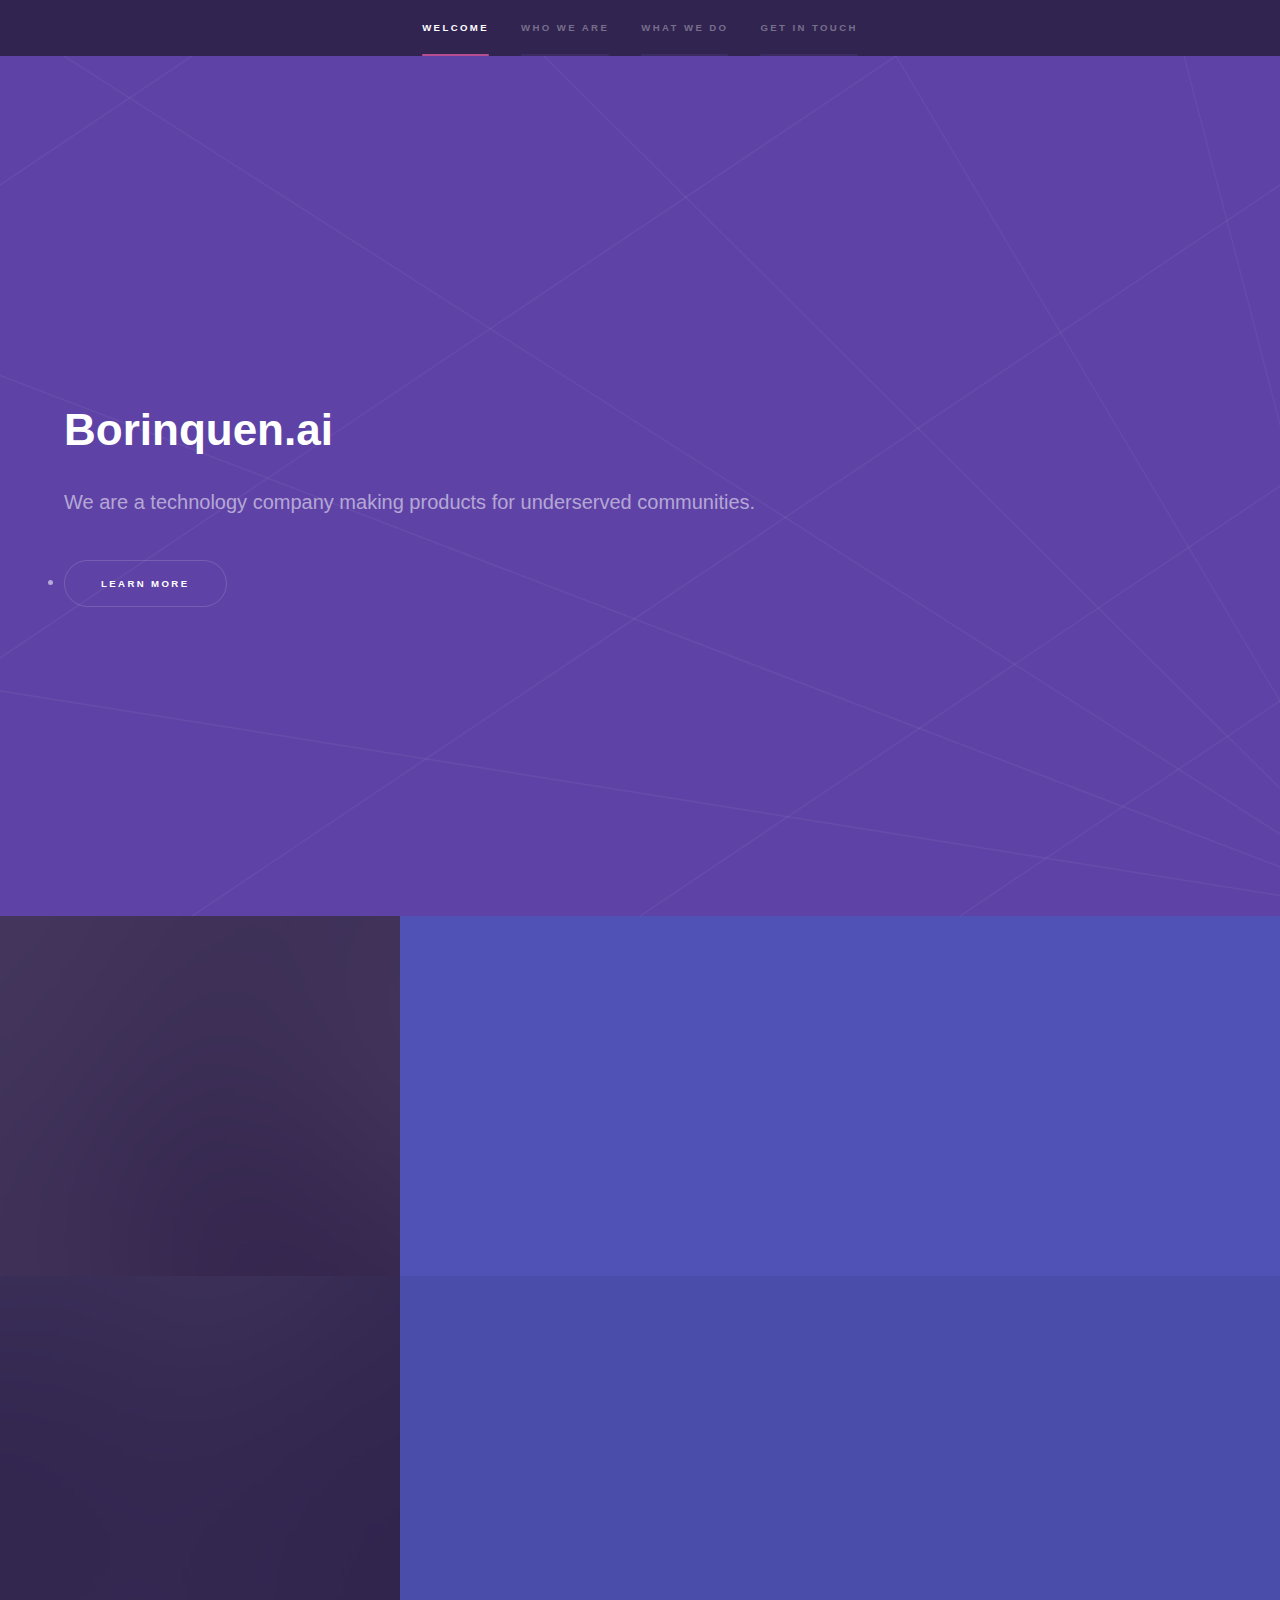
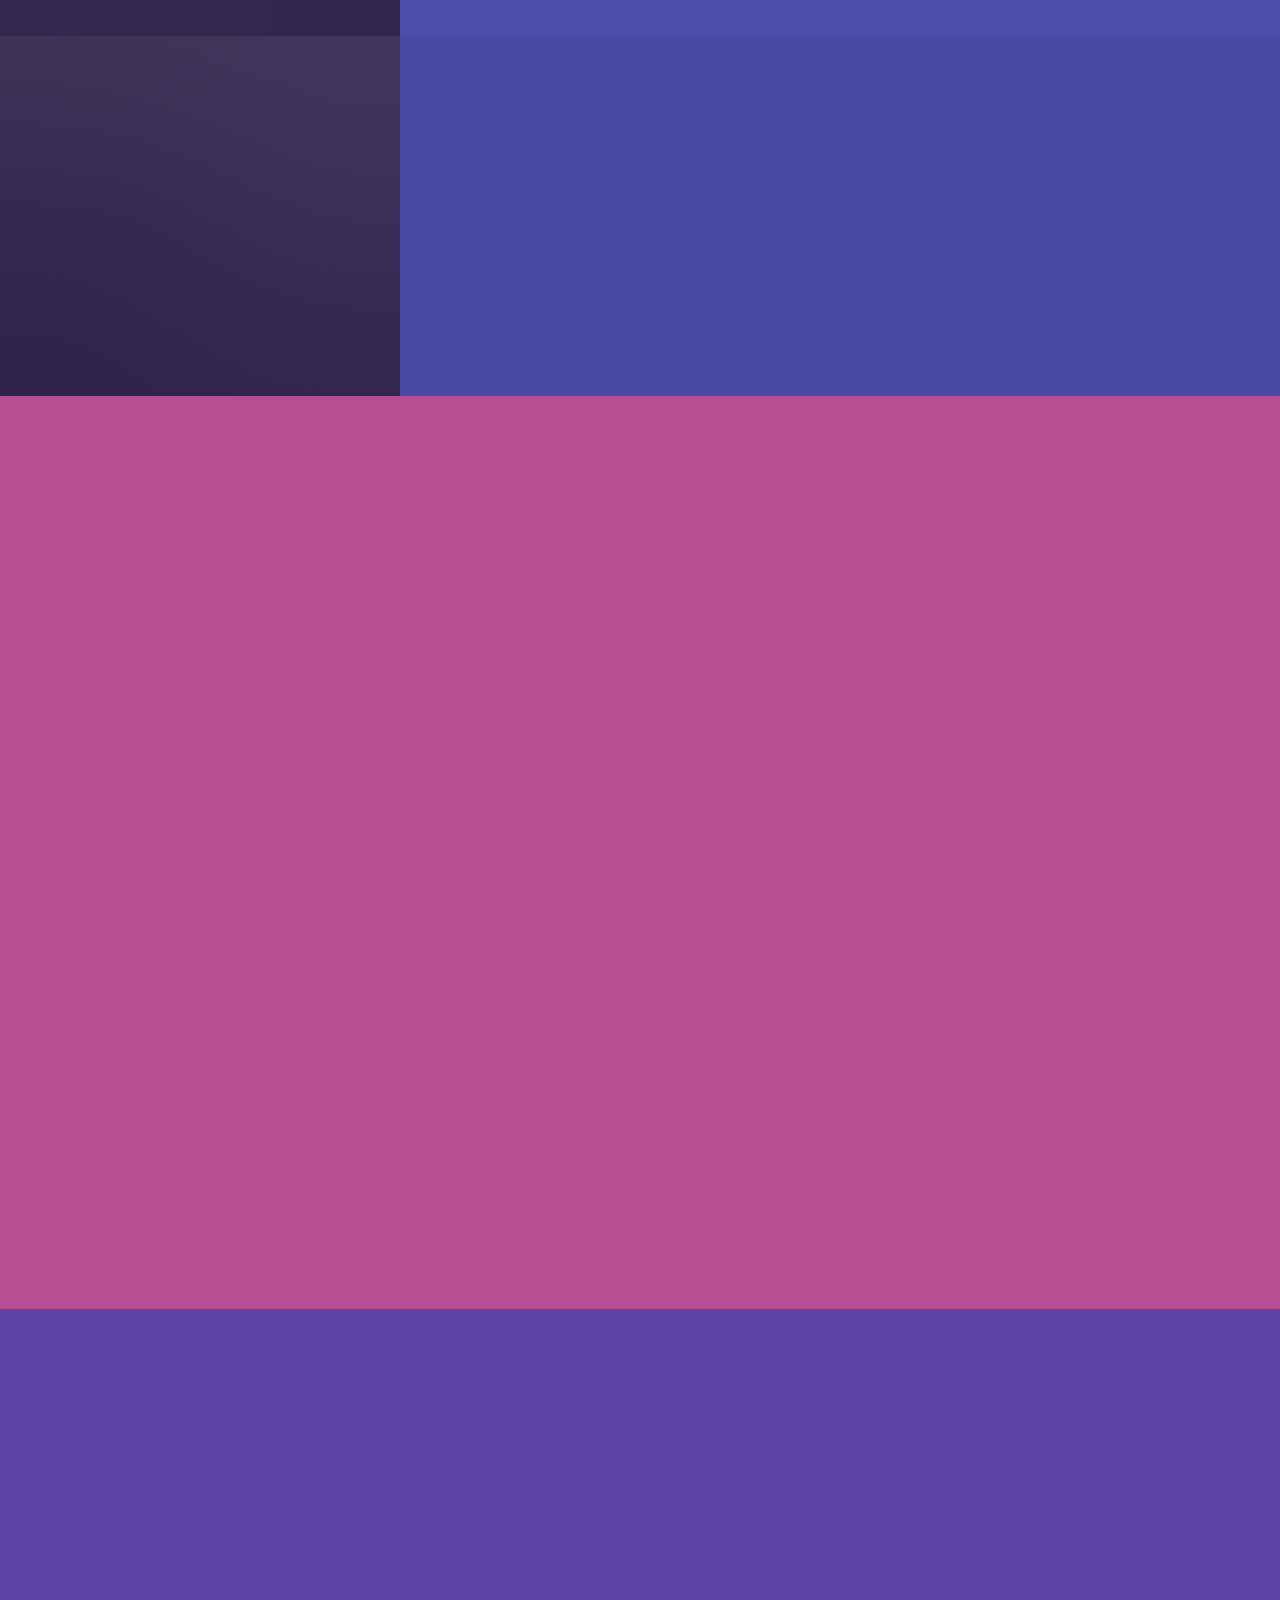
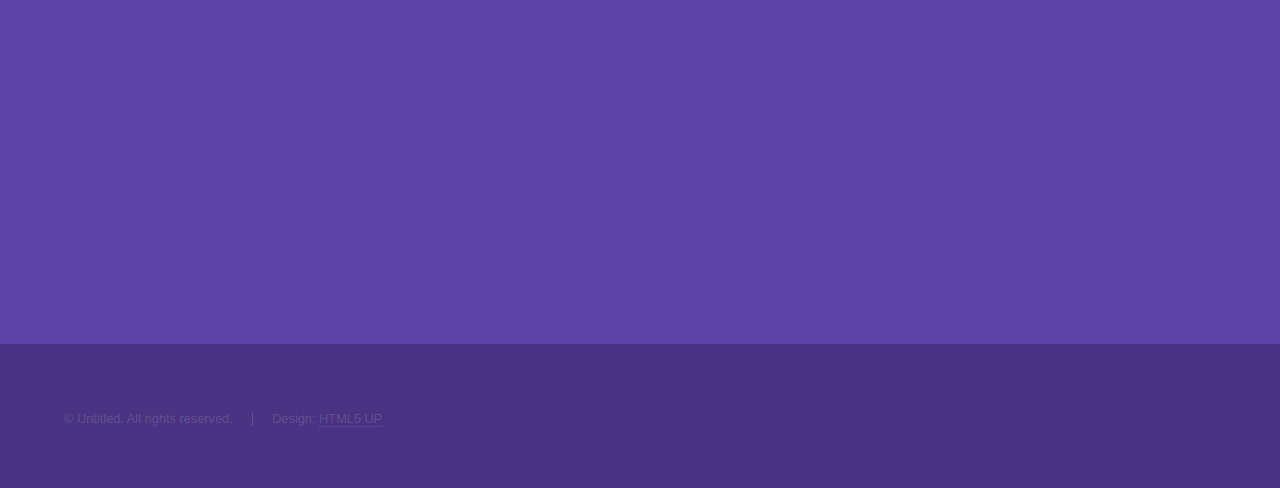
==== commit 5f6340f6: "Update index.html" ====
--- a/index.html
+++ b/index.html
@@ -100,8 +100,8 @@
 								</section>
 								<section>
 									<span class="icon solid major fa-cog"></span>
-									<h3>Text</h3>
-									<p>Text.</p>
+									<h3>Low-cost</h3>
+									<p>Accessibility involves making products that people have the means to buy.</p>
 								</section>
 								<section>
 									<span class="icon solid major fa-desktop"></span>
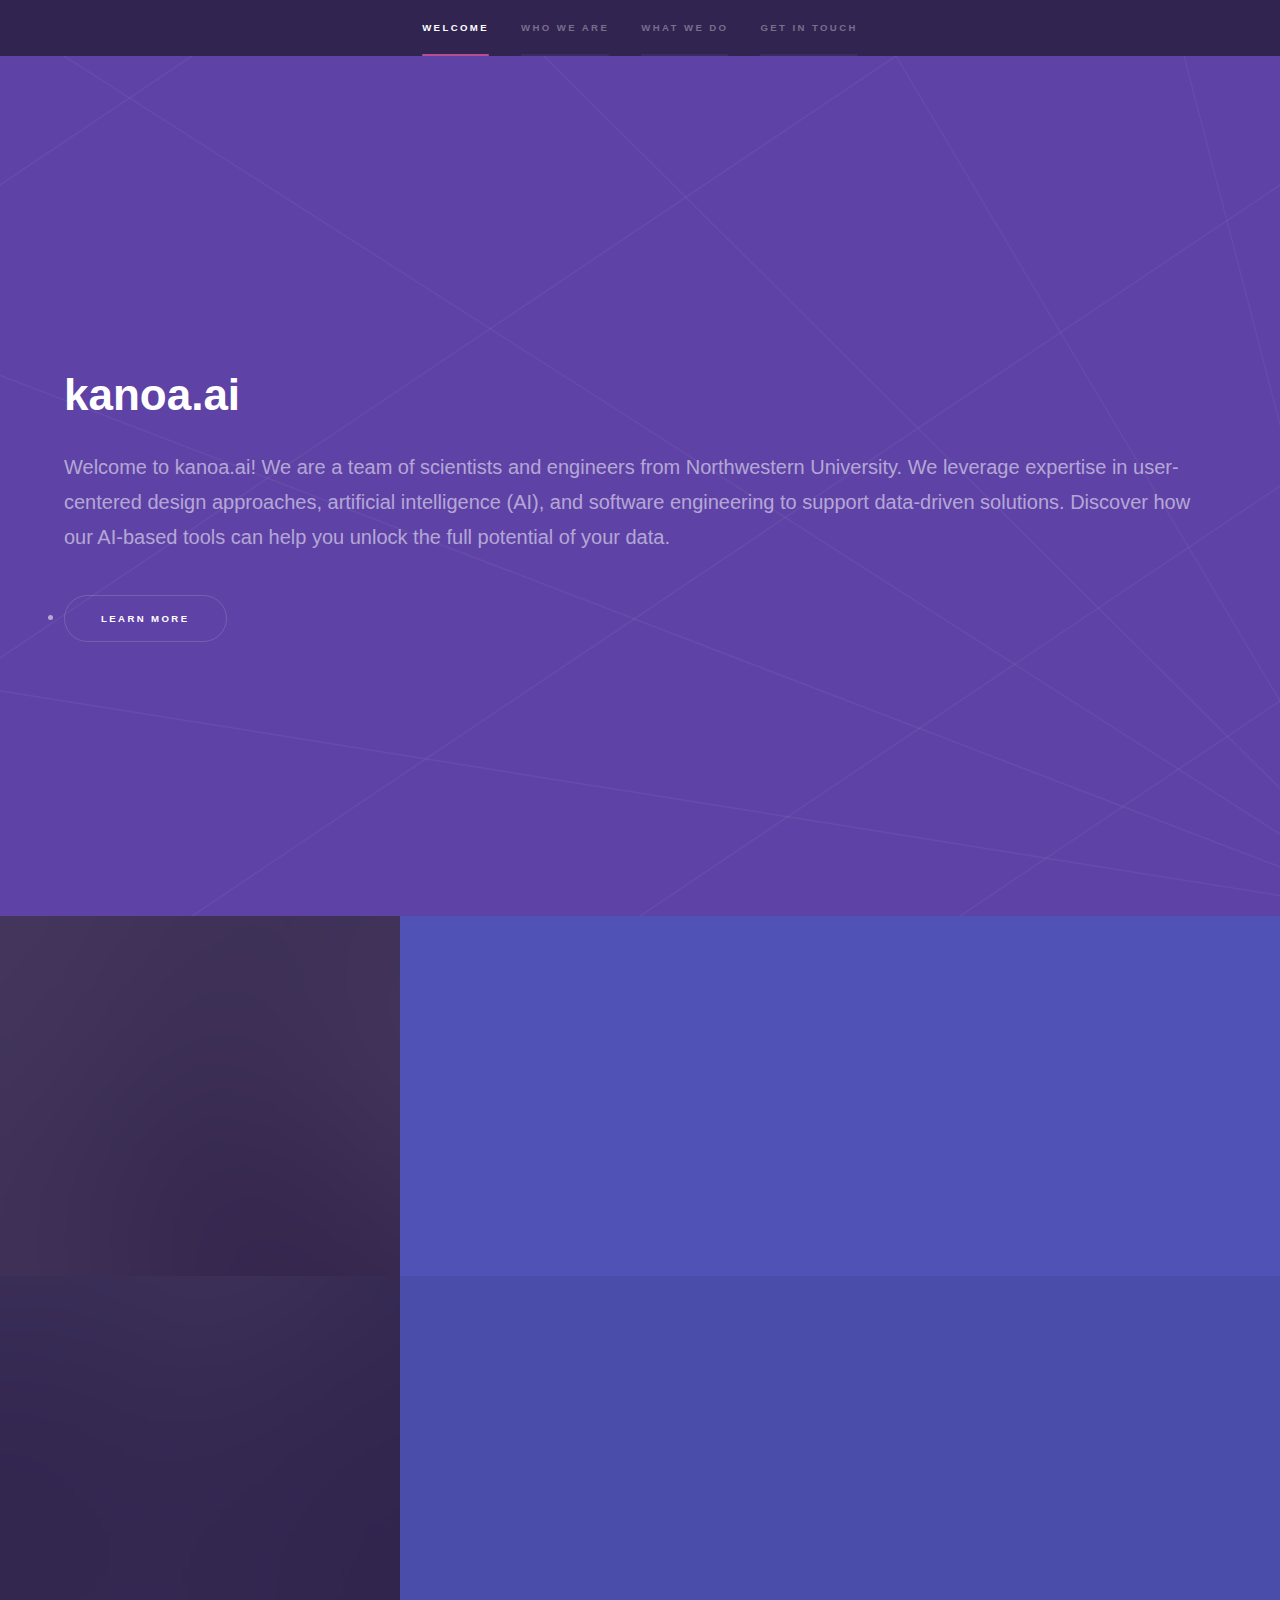
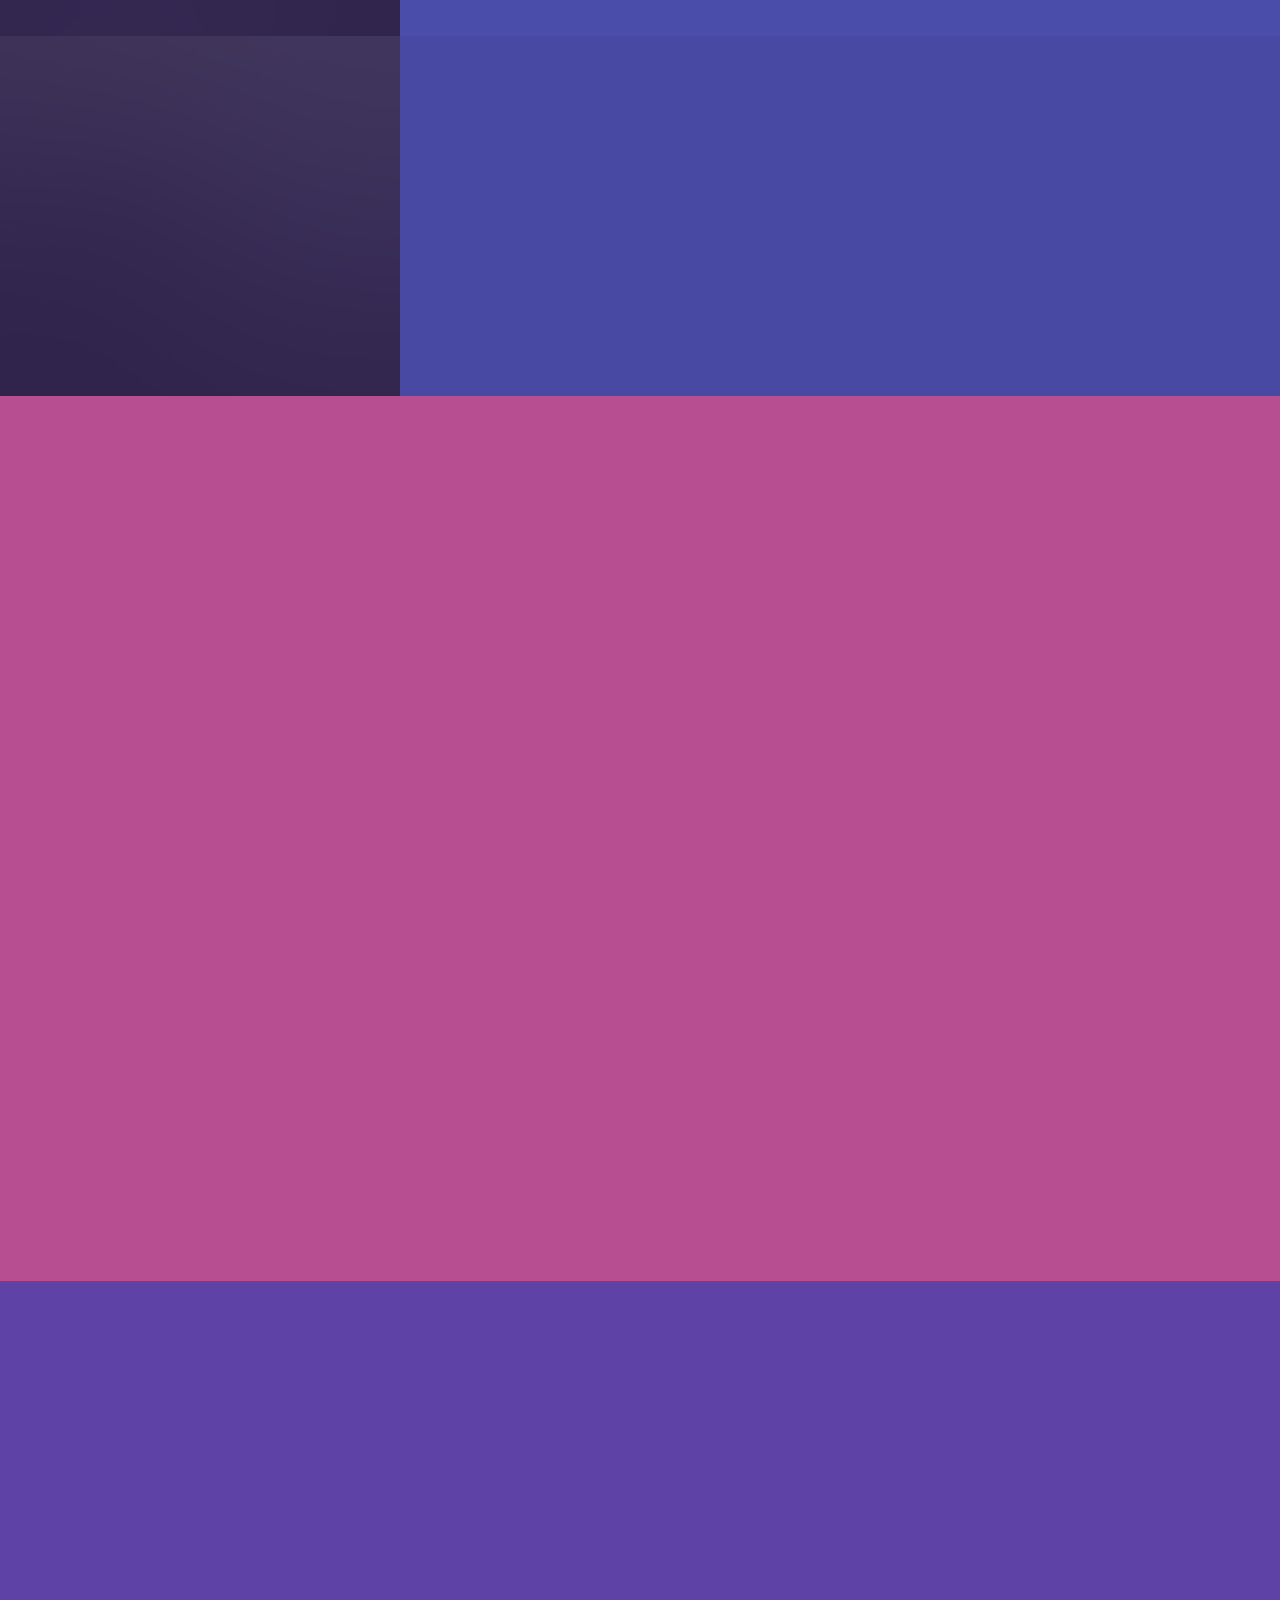
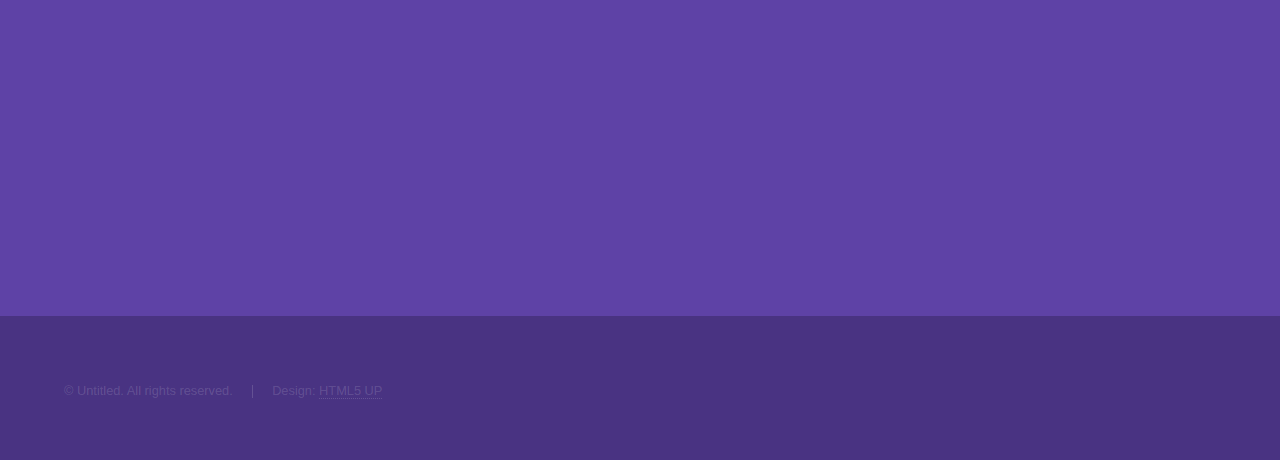
==== commit b24bf930: "Update index.html" ====
--- a/index.html
+++ b/index.html
@@ -34,8 +34,11 @@
 				<!-- Intro -->
 					<section id="intro" class="wrapper style1 fullscreen fade-up">
 						<div class="inner">
-							<h1>Borinquen.ai</h1>
-							<p>We are a technology company making products for underserved communities. <br/>
+							<h1>kanoa.ai</h1>
+							<p>Welcome to kanoa.ai!
+							    We are a team of scientists and engineers from Northwestern University.
+							    We leverage expertise in user-centered design approaches, artificial intelligence (AI), and software engineering to support data-driven solutions.
+							    Discover how our AI-based tools can help you unlock the full potential of your data. <br/>
 								<li><a href="#one" class="button scrolly">Learn more</a></li>
 							</ul>
 						</div>
@@ -48,7 +51,8 @@
 							<div class="content">
 								<div class="inner">
 									<h2>Our Company</h2>
-									<p>Accessibility has many layers. Borinquen.ai is committed to finding new/creative ways to make technology accessible to help people.</p>
+									<p>=    We are passionate about harnessing the power of data and AI to drive better outcomes for organizations and individuals.
+										    We are committed to delivering reliable, scalable, and intuitive tools that empower our clients to make data-driven decisions.</p>
 									<ul class="actions">
 										<li><a href="generic.html" class="button">Learn more</a></li>
 									</ul>
@@ -72,8 +76,8 @@
 							<div class="content">
 								<div class="inner">
 									<h2>Our Team</h2>
-									<p>We are a group of scientists and engineers from Northwestern University and the Georgia Institute of Technology 
-										leveraing deep expertisde in accessibility, user-centered design, and machine learning.</p>
+									<p>We are a group of scientists and engineers from Northwestern University.</p>
+						
 									<ul class="actions">
 										<li><a href="team.html" class="button">Learn more</a></li>
 									</ul>
@@ -86,22 +90,25 @@
 					<section id="two" class="wrapper style3 fade-up">
 						<div class="inner">
 							<h2>What we do</h2>
-							<p>We design easy to use products for learning.</p>
+							<p>    We specialize in user-centered design approaches, AI, and software development.
+							    Our goal is to provide you with tools that enable you to track and analyze data effectively.
+							    We offer data-driven solutions that help you make informed decisions to drive growth and success.
+							    Our team combines technical expertise with scientific rigor to deliver innovative solutions tailored to your needs.</p>
 							<div class="features">
 								<section>
 									<span class="icon solid major fa-code"></span>
 									<h3>Value-Driven</h3>
-									<p>We are driven by our users, and our core purpose is to deliver value.</p>
+									<p>Text.</p>
 								</section>
 								<section>
 									<span class="icon solid major fa-lock"></span>
-									<h3>Privacy</h3>
-									<p>Protect people's data.</p>
+									<h3>Text.</h3>
+									<p>Text.</p>
 								</section>
 								<section>
 									<span class="icon solid major fa-cog"></span>
-									<h3>Low-cost</h3>
-									<p>Accessibility involves making products that people have the means to buy.</p>
+									<h3>Text.</h3>
+									<p>Text.</p>
 								</section>
 								<section>
 									<span class="icon solid major fa-desktop"></span>
@@ -115,8 +122,8 @@
 								</section>
 								<section>
 									<span class="icon major fa-gem"></span>
-									<h3>Multimodal</h3>
-									<p>Leverage the power of multimodal technology for naturalistic products.</p>
+									<h3>Text.</h3>
+									<p>Text.</p>
 								</section>
 							</div>
 							<ul class="actions">
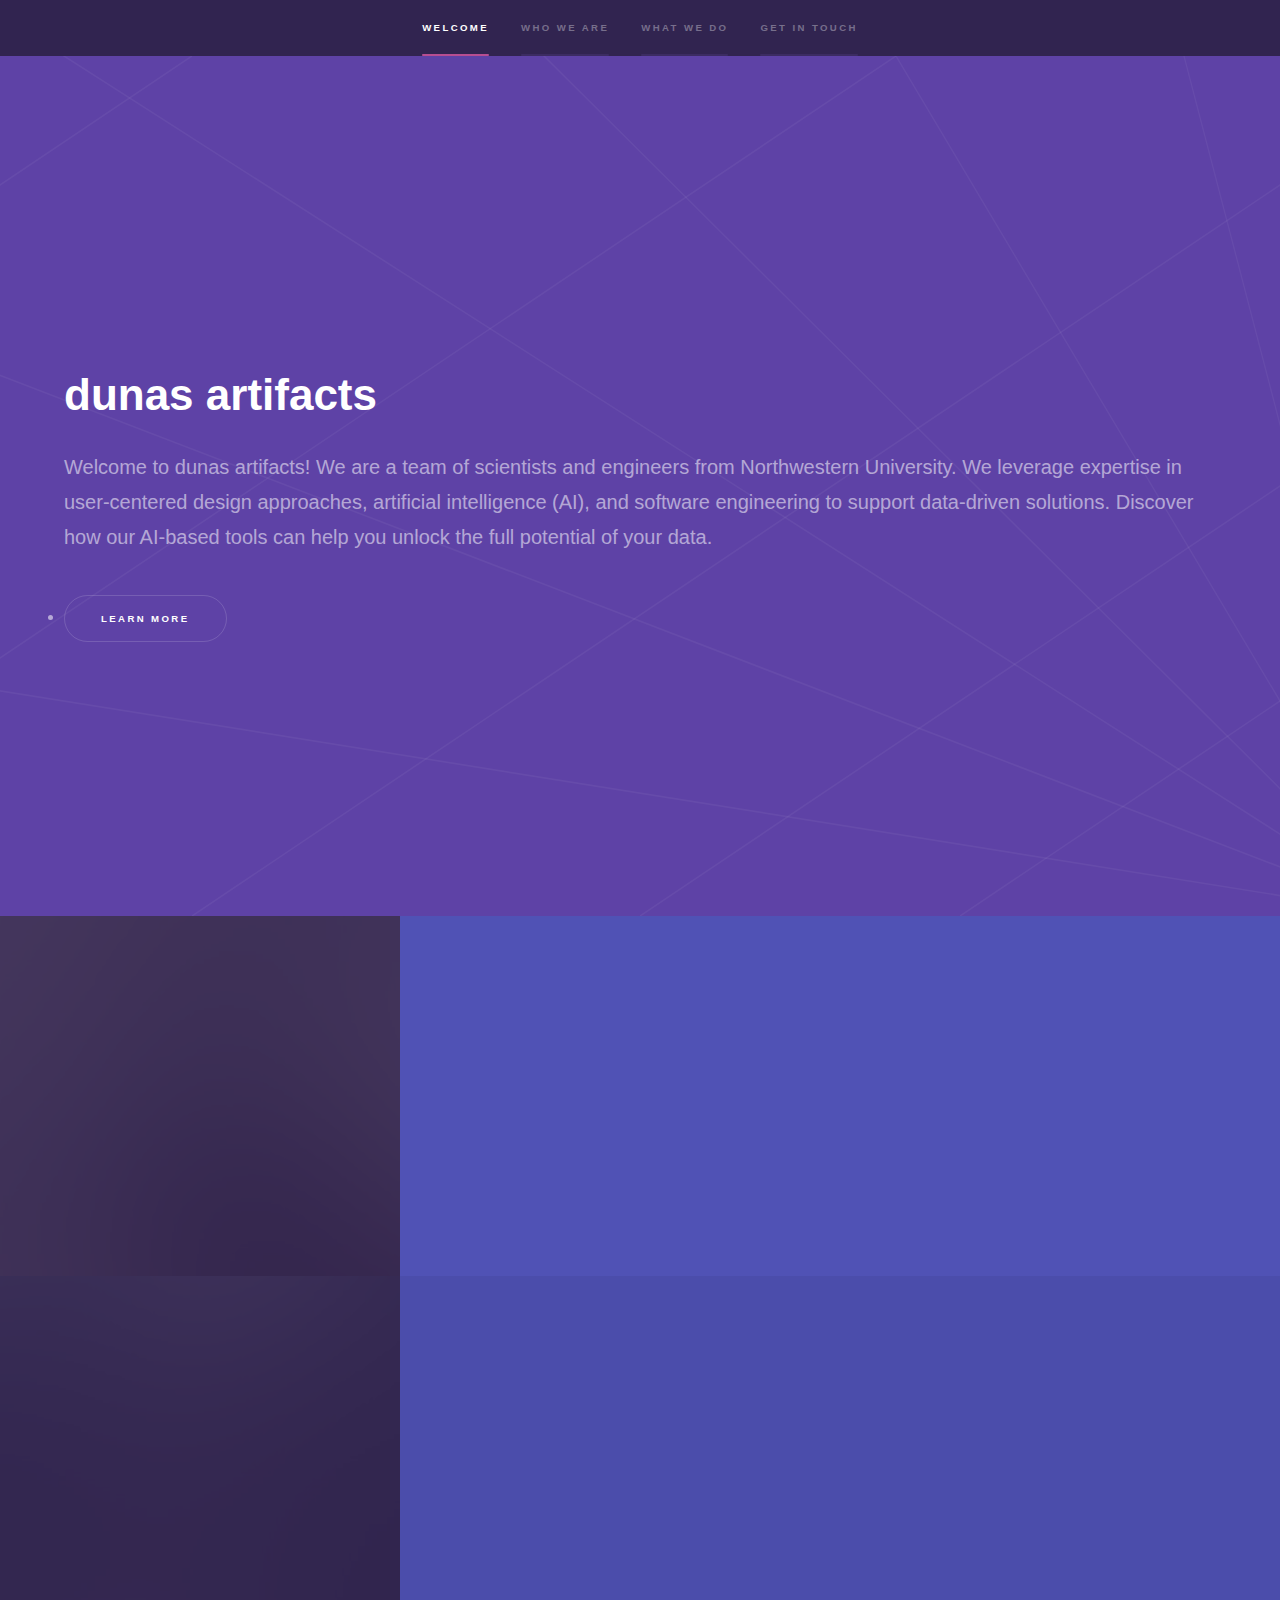
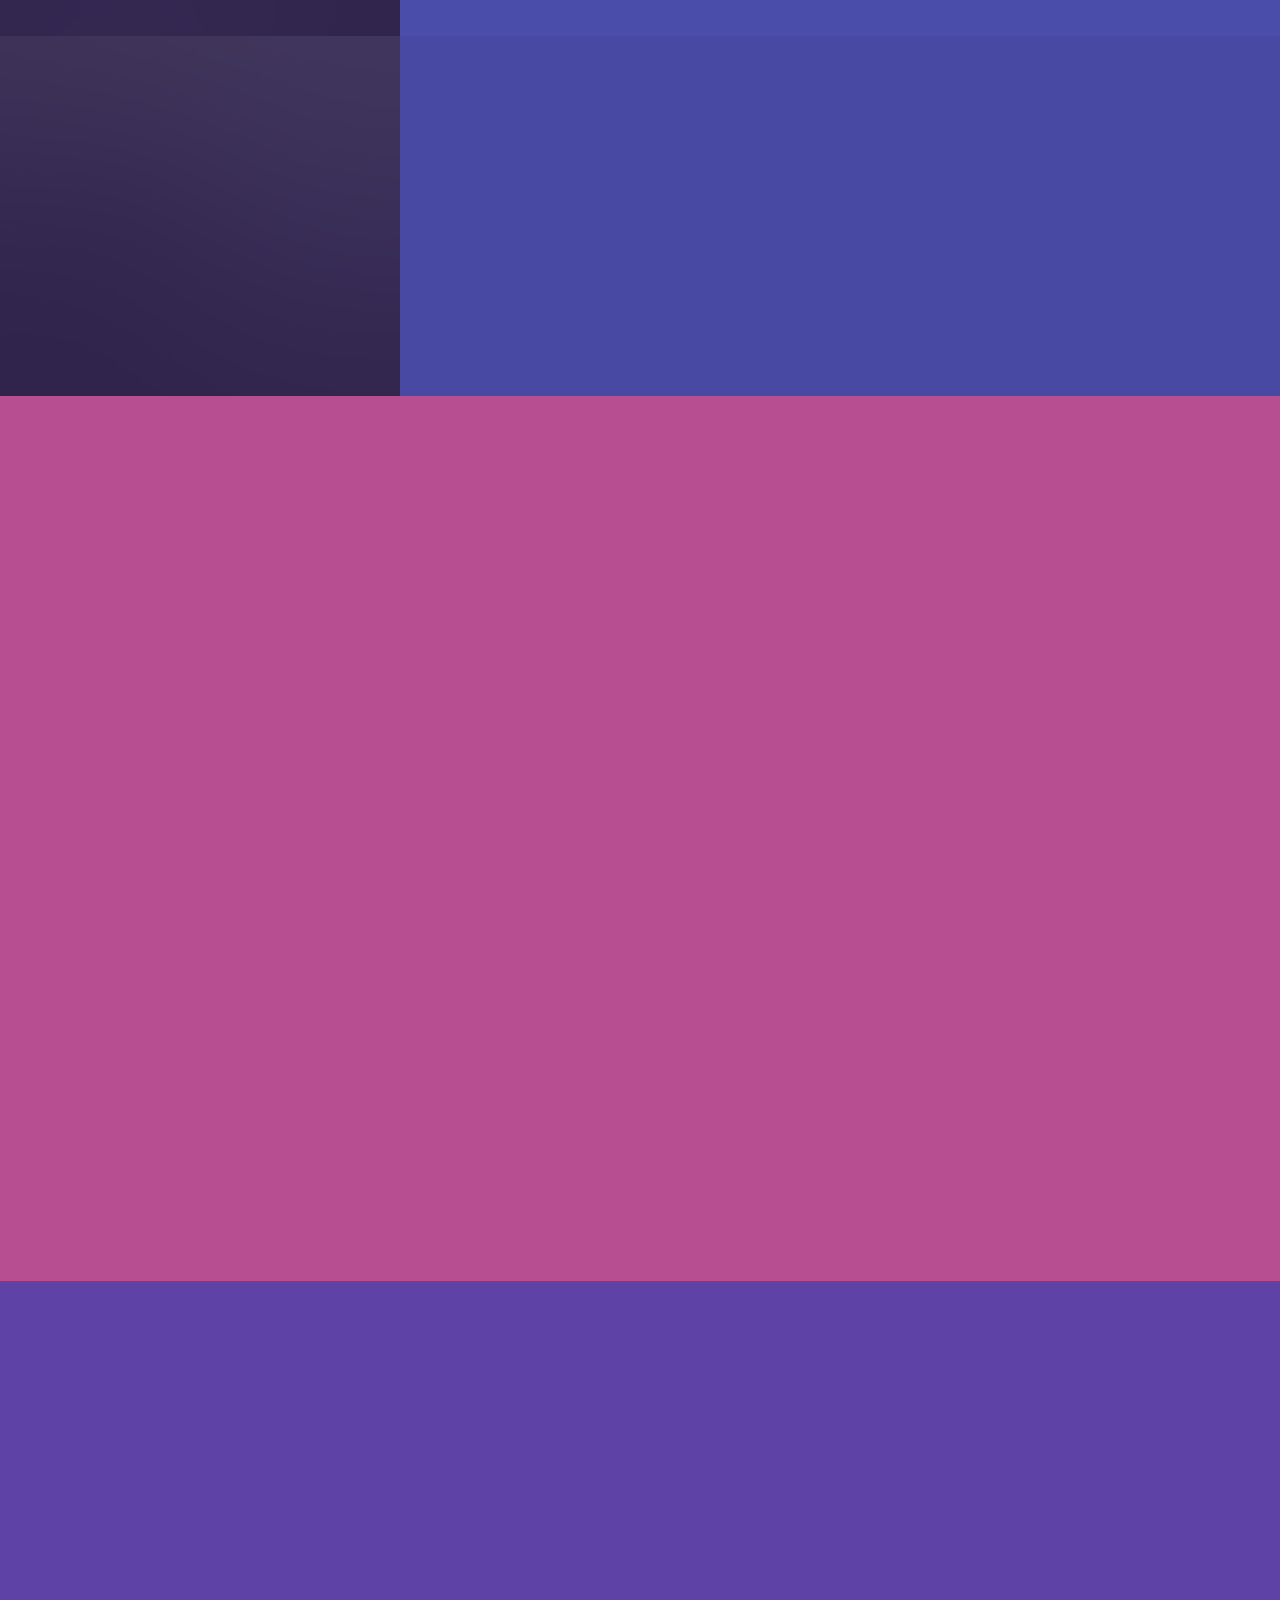
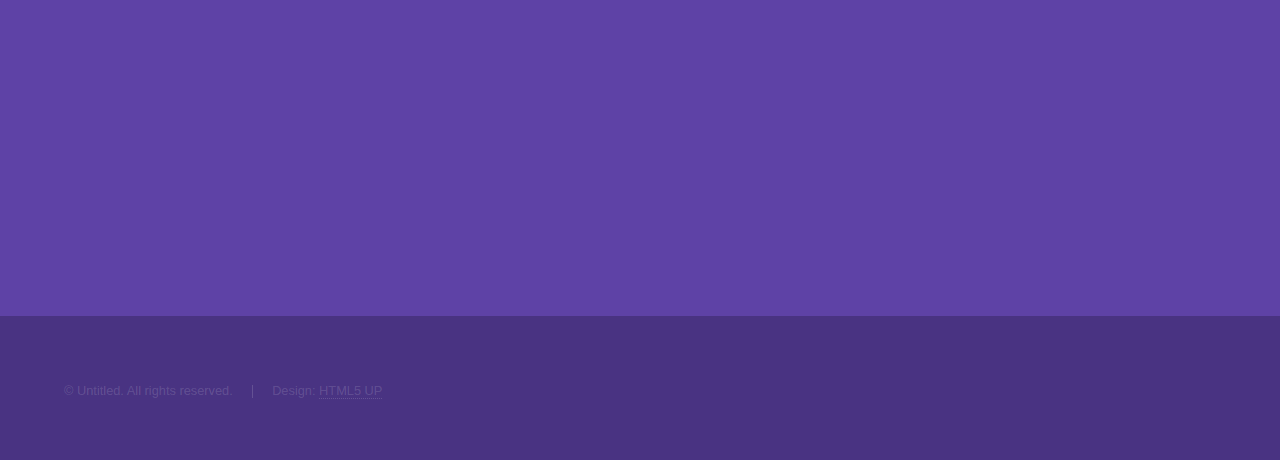
==== commit bdcb88ed: "Update index.html" ====
--- a/index.html
+++ b/index.html
@@ -34,8 +34,8 @@
 				<!-- Intro -->
 					<section id="intro" class="wrapper style1 fullscreen fade-up">
 						<div class="inner">
-							<h1>kanoa.ai</h1>
-							<p>Welcome to kanoa.ai!
+							<h1>dunas artifacts</h1>
+							<p>Welcome to dunas artifacts!
 							    We are a team of scientists and engineers from Northwestern University.
 							    We leverage expertise in user-centered design approaches, artificial intelligence (AI), and software engineering to support data-driven solutions.
 							    Discover how our AI-based tools can help you unlock the full potential of your data. <br/>
@@ -51,7 +51,7 @@
 							<div class="content">
 								<div class="inner">
 									<h2>Our Company</h2>
-									<p>=    We are passionate about harnessing the power of data and AI to drive better outcomes for organizations and individuals.
+									<p>We are passionate about harnessing the power of data and AI to drive better outcomes for organizations and individuals.
 										    We are committed to delivering reliable, scalable, and intuitive tools that empower our clients to make data-driven decisions.</p>
 									<ul class="actions">
 										<li><a href="generic.html" class="button">Learn more</a></li>
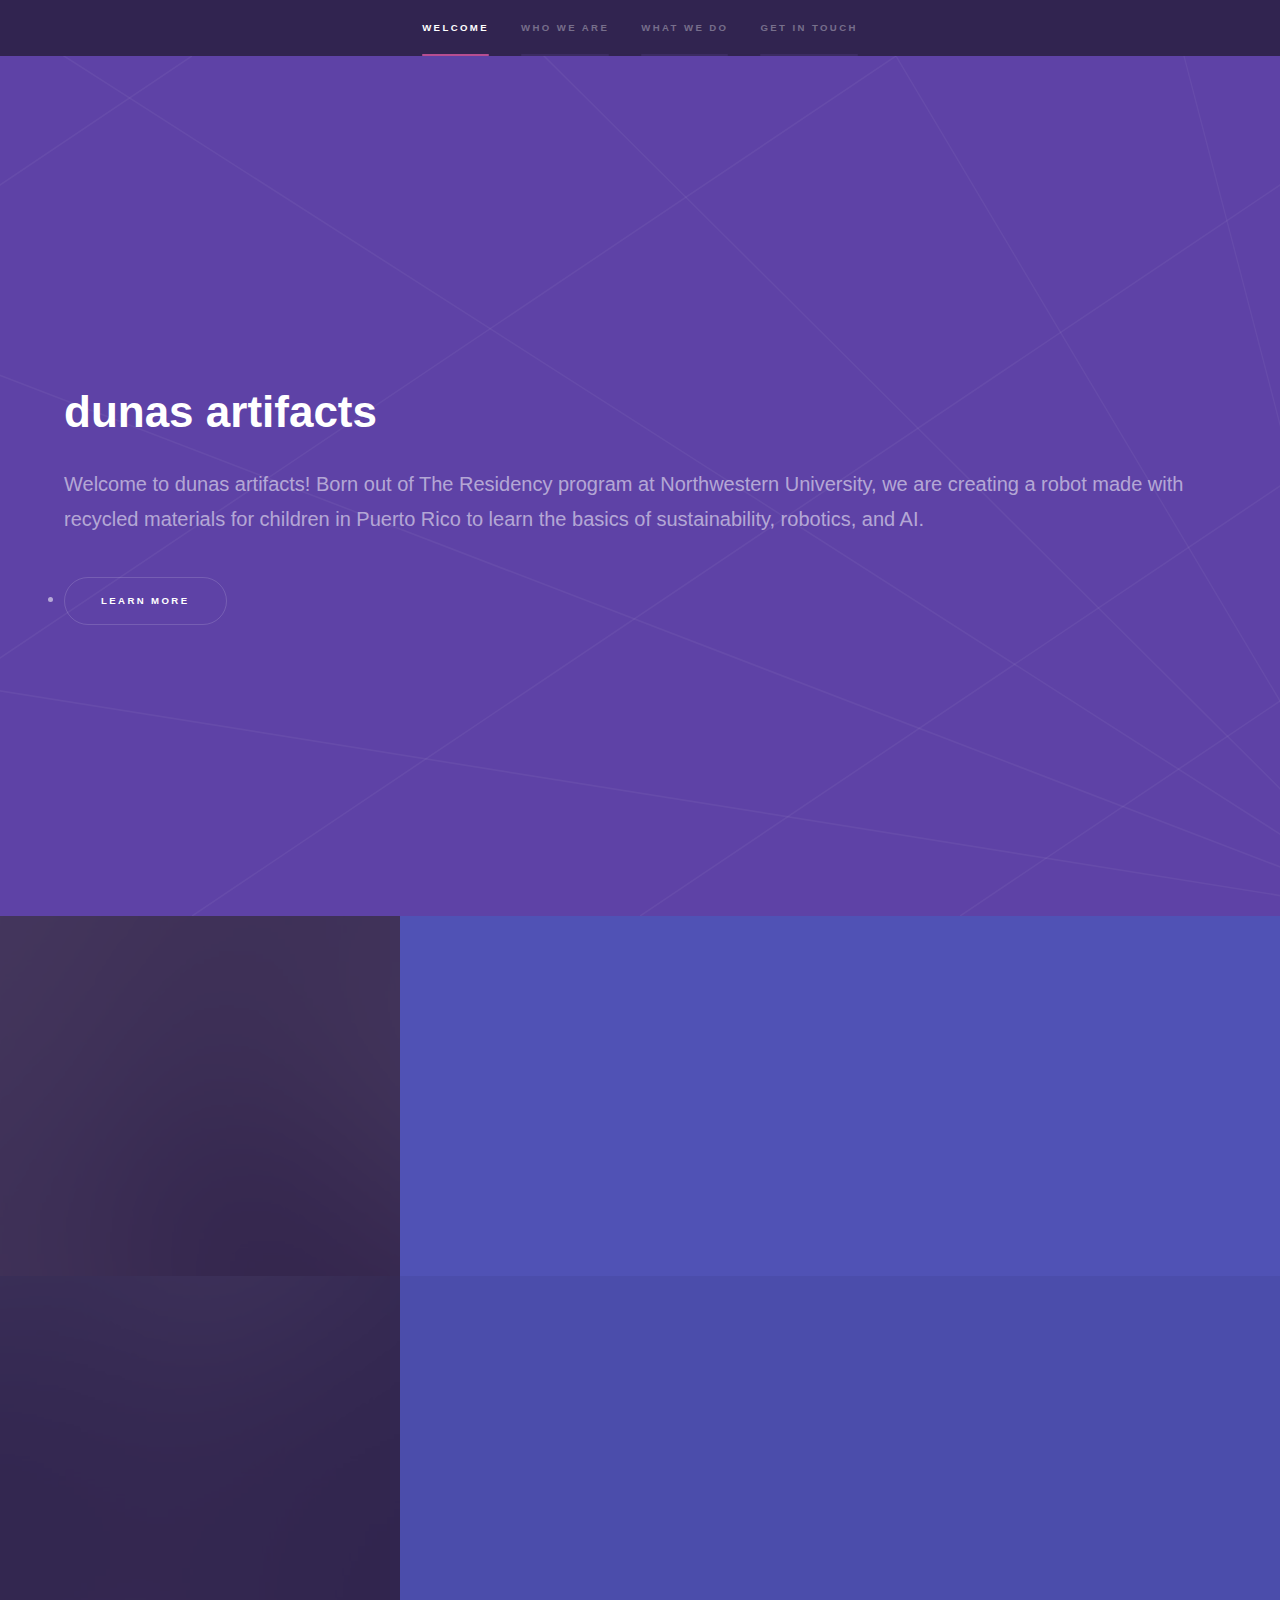
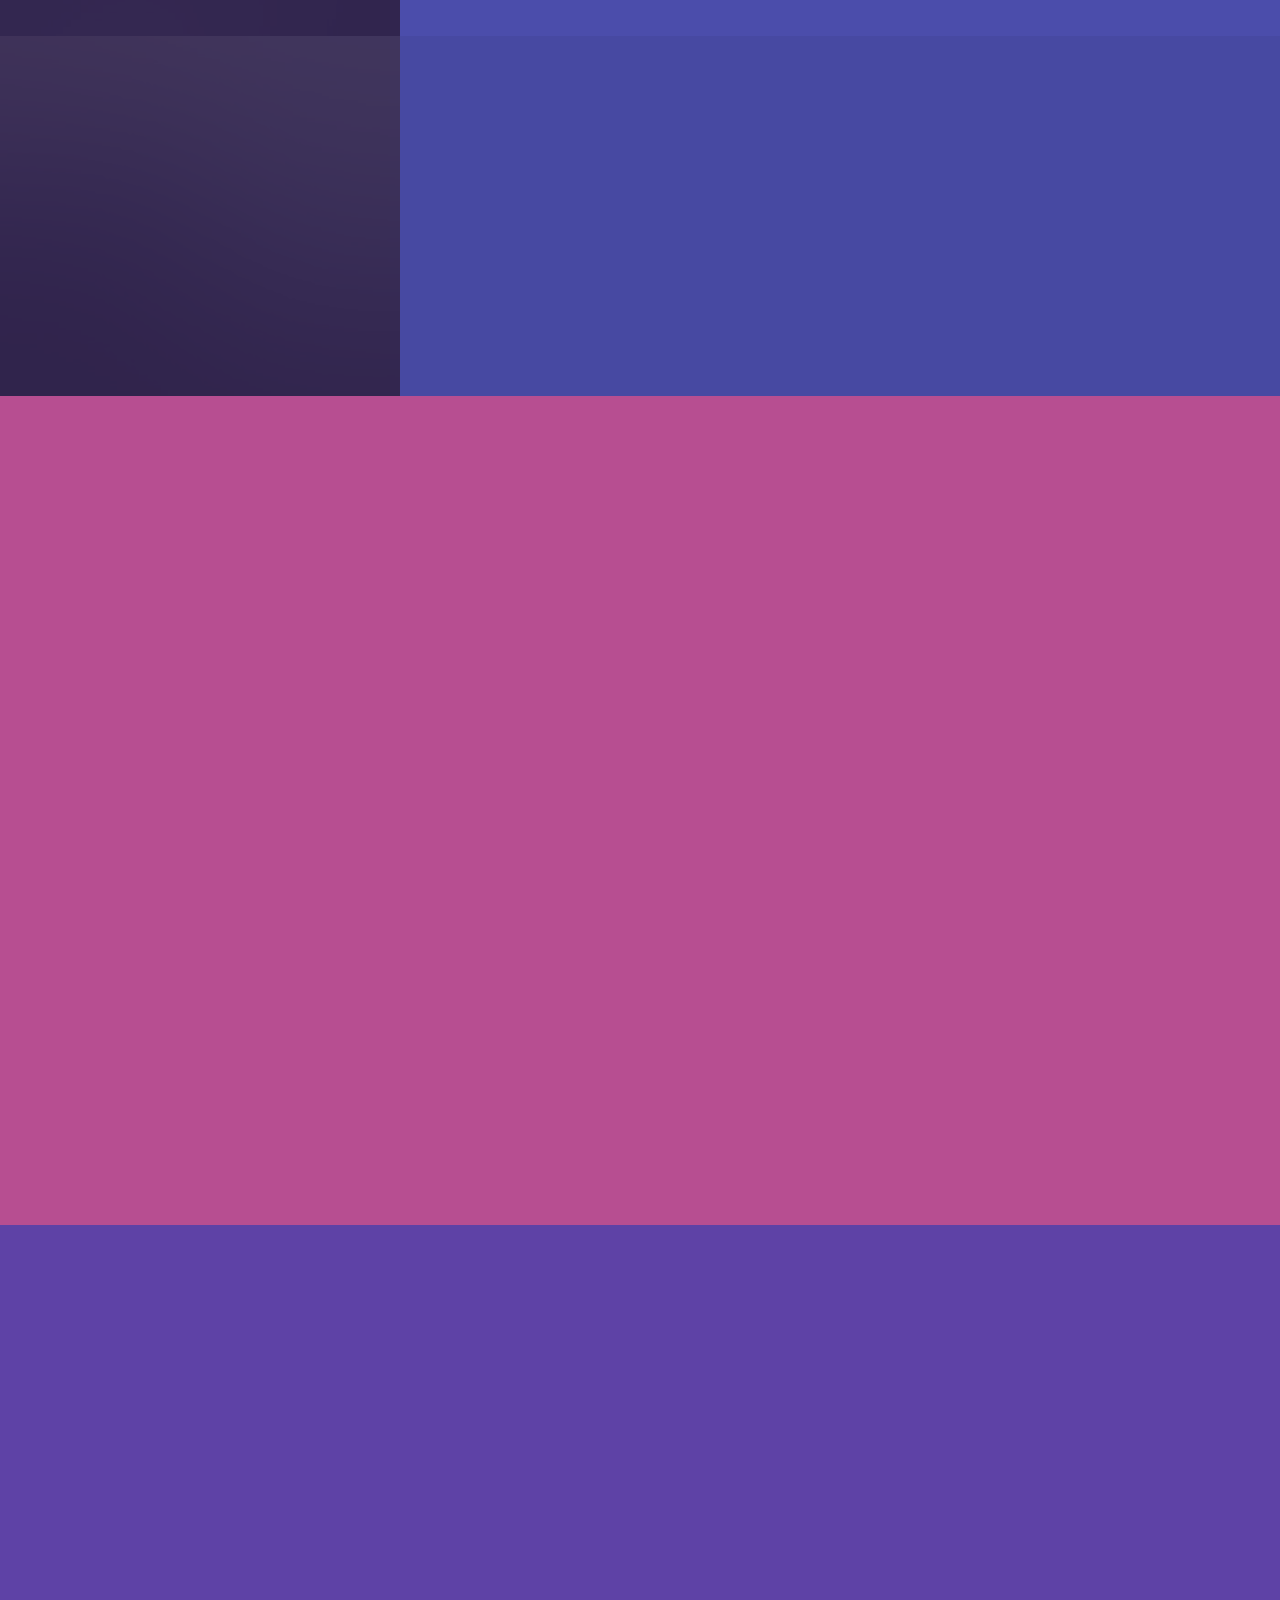
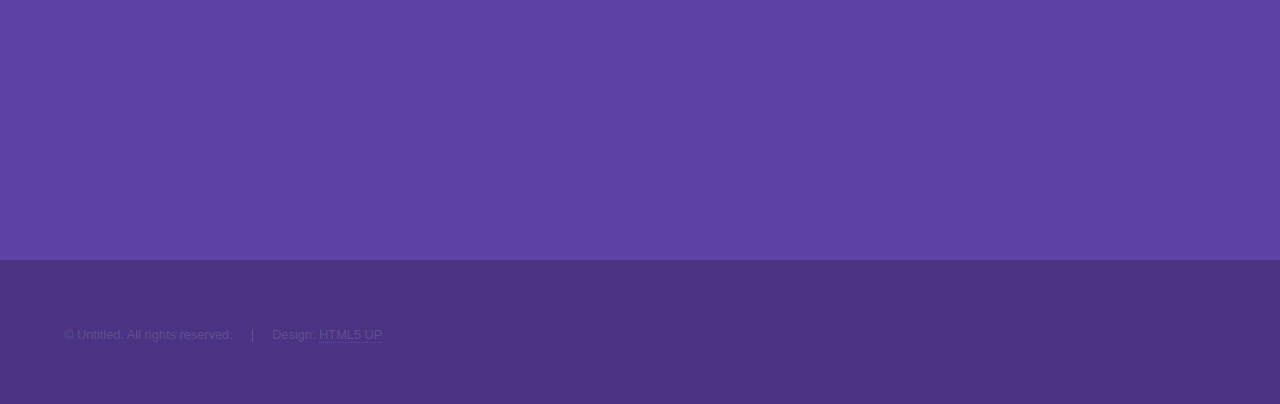
==== commit 402c60e1: "changes to main page" ====
--- a/index.html
+++ b/index.html
@@ -36,9 +36,9 @@
 						<div class="inner">
 							<h1>dunas artifacts</h1>
 							<p>Welcome to dunas artifacts!
-							    We are a team of scientists and engineers from Northwestern University.
-							    We leverage expertise in user-centered design approaches, artificial intelligence (AI), and software engineering to support data-driven solutions.
-							    Discover how our AI-based tools can help you unlock the full potential of your data. <br/>
+							    Born out of The Residency program at Northwestern University, we are creating 
+								a robot made with recycled materials for children in Puerto Rico to learn the basics of sustainability, robotics, and AI.  
+							    <br/>
 								<li><a href="#one" class="button scrolly">Learn more</a></li>
 							</ul>
 						</div>
@@ -51,8 +51,8 @@
 							<div class="content">
 								<div class="inner">
 									<h2>Our Company</h2>
-									<p>We are passionate about harnessing the power of data and AI to drive better outcomes for organizations and individuals.
-										    We are committed to delivering reliable, scalable, and intuitive tools that empower our clients to make data-driven decisions.</p>
+									<p>Our passion for repurposing recycled materials that support learning about sustainability, robotics, 
+										and AI comes from wanting to keep plastics out of landfills and bodies of water.</p>
 									<ul class="actions">
 										<li><a href="generic.html" class="button">Learn more</a></li>
 									</ul>
@@ -63,8 +63,9 @@
 							<a href="#" class="image"><img src="images/pic02.jpg" alt="" data-position="top center" /></a>
 							<div class="content">
 								<div class="inner">
-									<h2>Our Products</h2>
-									<p>Our process starts and end with the user. Find our products here.</p>
+									<h2>Our Product: R-Bot</h2>
+									<p>The Recyclable roBot, or short R-Bot, is being developed with children to better support their learning needs. Intersectionally, 
+									we are innovating across the robot-making pipeline to make as many parts as possible out of recyclable materials.</p>
 									<ul class="actions">
 										<li><a href="generic.html" class="button">Learn more</a></li>
 									</ul>
@@ -76,7 +77,7 @@
 							<div class="content">
 								<div class="inner">
 									<h2>Our Team</h2>
-									<p>We are a group of scientists and engineers from Northwestern University.</p>
+									<p>We are a group of science and engineering students from Northwestern University and Interamerican University of Puerto Rico.</p>
 						
 									<ul class="actions">
 										<li><a href="team.html" class="button">Learn more</a></li>
@@ -90,10 +91,8 @@
 					<section id="two" class="wrapper style3 fade-up">
 						<div class="inner">
 							<h2>What we do</h2>
-							<p>    We specialize in user-centered design approaches, AI, and software development.
-							    Our goal is to provide you with tools that enable you to track and analyze data effectively.
-							    We offer data-driven solutions that help you make informed decisions to drive growth and success.
-							    Our team combines technical expertise with scientific rigor to deliver innovative solutions tailored to your needs.</p>
+							<p> We specialize in user-centered design approaches, AI, learning sciences, and software development. 
+								Our team combines technical expertise with community ties.</p>
 							<div class="features">
 								<section>
 									<span class="icon solid major fa-code"></span>
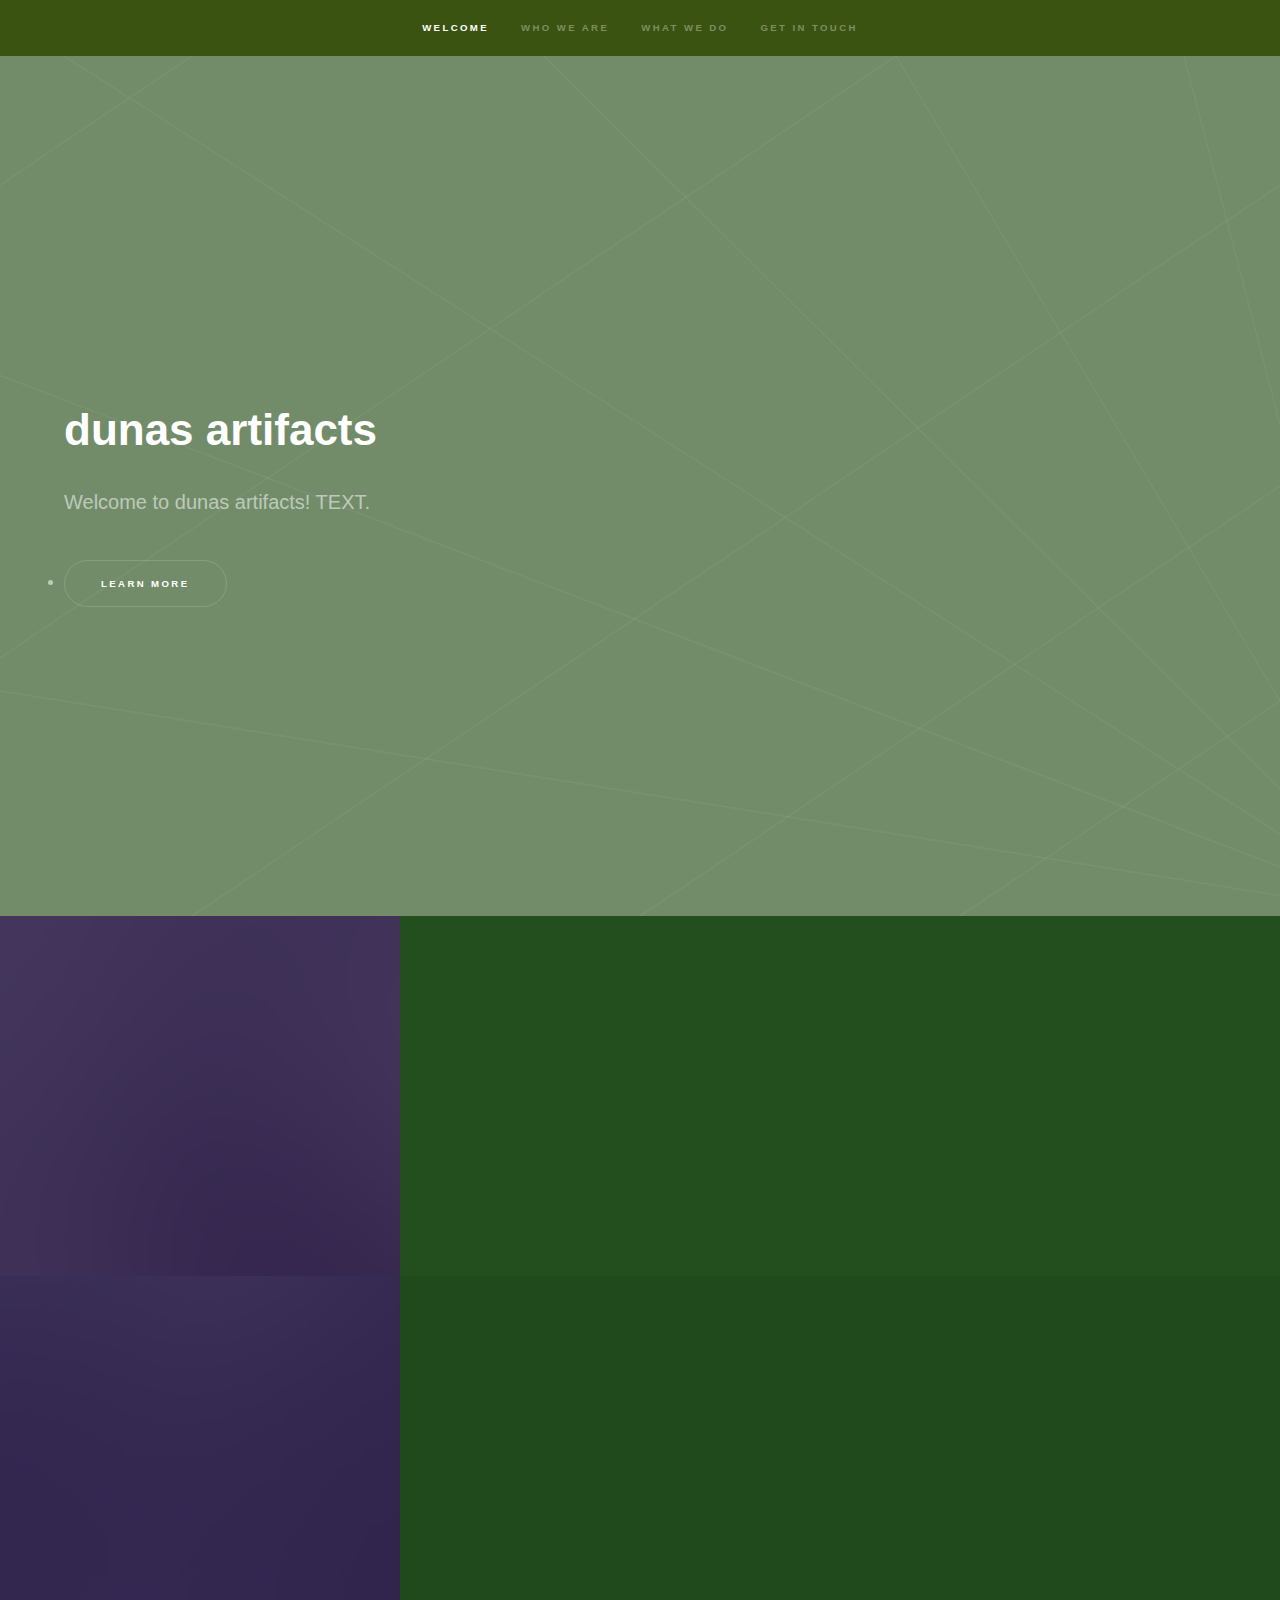
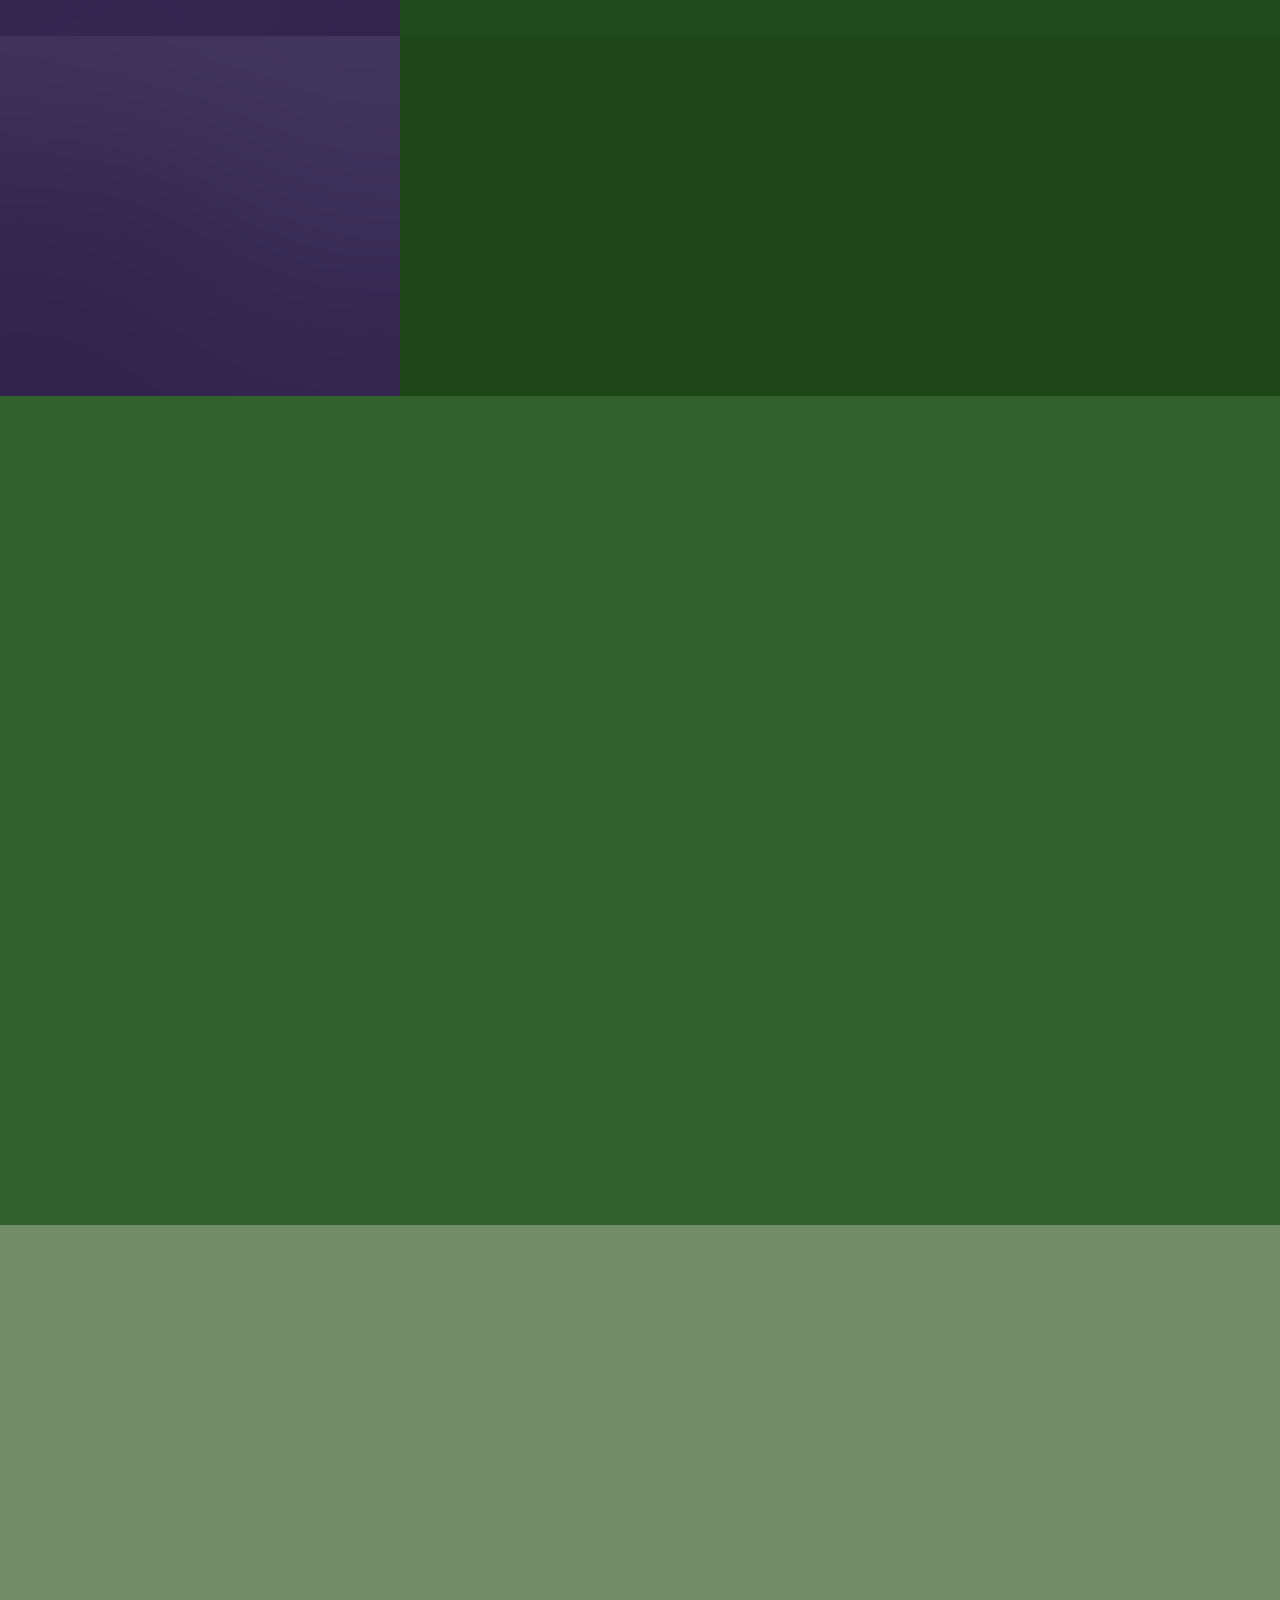
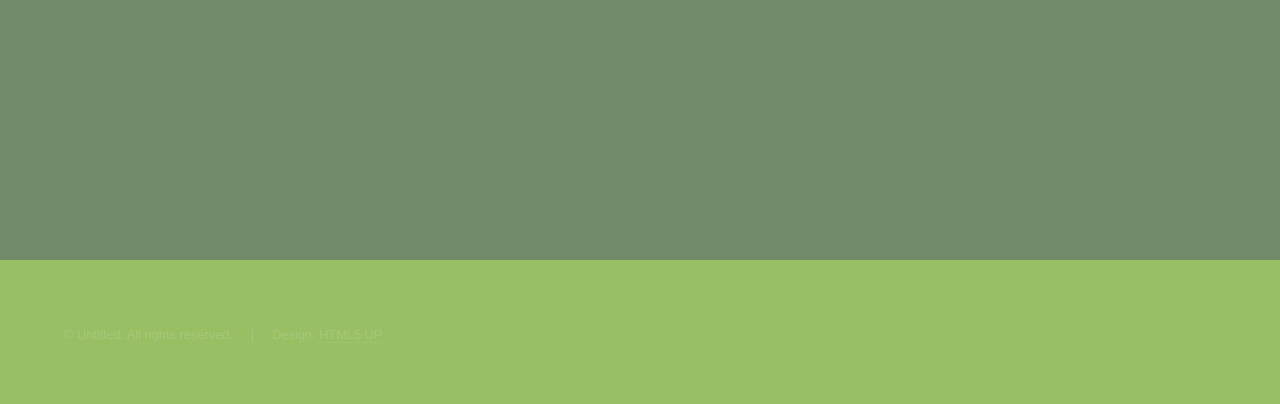
==== commit bbe82160: "Update index.html" ====
--- a/index.html
+++ b/index.html
@@ -36,8 +36,7 @@
 						<div class="inner">
 							<h1>dunas artifacts</h1>
 							<p>Welcome to dunas artifacts!
-							    Born out of The Residency program at Northwestern University, we are creating 
-								a robot made with recycled materials for children in Puerto Rico to learn the basics of sustainability, robotics, and AI.  
+							   TEXT.  
 							    <br/>
 								<li><a href="#one" class="button scrolly">Learn more</a></li>
 							</ul>
@@ -51,8 +50,7 @@
 							<div class="content">
 								<div class="inner">
 									<h2>Our Company</h2>
-									<p>Our passion for repurposing recycled materials that support learning about sustainability, robotics, 
-										and AI comes from wanting to keep plastics out of landfills and bodies of water.</p>
+									<p>Our Text.</p>
 									<ul class="actions">
 										<li><a href="generic.html" class="button">Learn more</a></li>
 									</ul>
@@ -64,8 +62,7 @@
 							<div class="content">
 								<div class="inner">
 									<h2>Our Product: R-Bot</h2>
-									<p>The Recyclable roBot, or short R-Bot, is being developed with children to better support their learning needs. Intersectionally, 
-									we are innovating across the robot-making pipeline to make as many parts as possible out of recyclable materials.</p>
+									<p>Text.</p>
 									<ul class="actions">
 										<li><a href="generic.html" class="button">Learn more</a></li>
 									</ul>
@@ -77,7 +74,7 @@
 							<div class="content">
 								<div class="inner">
 									<h2>Our Team</h2>
-									<p>We are a group of science and engineering students from Northwestern University and Interamerican University of Puerto Rico.</p>
+									<p>Text.</p>
 						
 									<ul class="actions">
 										<li><a href="team.html" class="button">Learn more</a></li>
@@ -91,7 +88,7 @@
 					<section id="two" class="wrapper style3 fade-up">
 						<div class="inner">
 							<h2>What we do</h2>
-							<p> We specialize in user-centered design approaches, AI, learning sciences, and software development. 
+							<p> We specialize in user-centered design approaches, AI, and software development. 
 								Our team combines technical expertise with community ties.</p>
 							<div class="features">
 								<section>
--- a/assets/css/main.css
+++ b/assets/css/main.css
@@ -1,9 +1,9 @@
 @import url(fontawesome-all.min.css);
 
-/*
-	Hyperspace by HTML5 UP
-	html5up.net | @ajlkn
-	Free for personal and commercial use under the CCA 3.0 license (html5up.net/license)
+/*
+	Hyperspace by HTML5 UP
+	html5up.net | @ajlkn
+	Free for personal and commercial use under the CCA 3.0 license (html5up.net/license)
 */
 
 html, body, div, span, applet, object,
@@ -2444,7 +2444,7 @@
 		input[type="radio"]:checked + label:before {
 			background: #ffffff;
 			border-color: #ffffff;
-			color: #b74e91;
+			color: #234F1E;
 			content: '\f00c';
 		}
 
@@ -2525,7 +2525,7 @@
 			display: block;
 			background: #ffffff;
 			border-radius: 100%;
-			color: #312450;
+			color: #597D35;
 			text-align: center;
 			line-height: 2.5em;
 			margin: 0 0 1.3em 0;
@@ -3236,31 +3236,31 @@
 			}
 
 		.wrapper.alt {
-			background-color: #261c3e;
+			background-color: #3A5311;
 		}
 
 		.wrapper.style1 {
-			background-color: #5e42a6;
+			background-color: #728C69;
 		}
 
 		.wrapper.style1-alt {
-			background-color: #493382;
+			background-color: #98Bf64;
 		}
 
 		.wrapper.style2 {
-			background-color: #5052b5;
+			background-color: #234F1E;
 		}
 
 		.wrapper.style2-alt {
-			background-color: #3e4094;
+			background-color: #597D35;
 		}
 
 		.wrapper.style3 {
-			background-color: #b74e91;
+			background-color: #32612D;
 		}
 
 		.wrapper.style3-alt {
-			background-color: #953d75;
+			background-color: #354A21;
 		}
 
 		.wrapper.fullscreen {
@@ -3370,7 +3370,7 @@
 		display: -webkit-flex;
 		display: -ms-flex;
 		display: flex;
-		background-color: #5e42a6;
+		background-color: #3A5311;
 		cursor: default;
 		padding: 1.75em 2em;
 	}
@@ -3524,7 +3524,7 @@
 
 	#sidebar {
 		padding: 2.5em 2.5em 0.5em 2.5em ;
-		background: #312450;
+		background: #3A5311;
 		cursor: default;
 		height: 100vh;
 		left: 0;
@@ -3761,14 +3761,14 @@
 			}
 
 			#sidebar nav a:before {
-				background: #3c2c62;
+				background: #3A5311;
 			}
 
 			#sidebar nav a:after {
-				background-image: -moz-linear-gradient(to right, #5e42a6, #b74e91);
-				background-image: -webkit-linear-gradient(to right, #5e42a6, #b74e91);
-				background-image: -ms-linear-gradient(to right, #5e42a6, #b74e91);
-				background-image: linear-gradient(to right, #5e42a6, #b74e91);
+				background-image: -moz-linear-gradient(to right, #B2D3C2, #FFFFFF);
+				background-image: -webkit-linear-gradient(to right, #B2D3C2, #FFFFFF);
+				background-image: -ms-linear-gradient(to right, #B2D3C2, #FFFFFF);
+				background-image: linear-gradient(to right, #B2D3C2, #FFFFFF);
 				-moz-transition: max-width 0.2s ease;
 				-webkit-transition: max-width 0.2s ease;
 				-ms-transition: max-width 0.2s ease;
@@ -3857,7 +3857,7 @@
 
 						#sidebar nav a:after {
 							background-image: none;
-							background-color: #b74e91;
+							background-color: #3A5311;
 						}
 
 		}
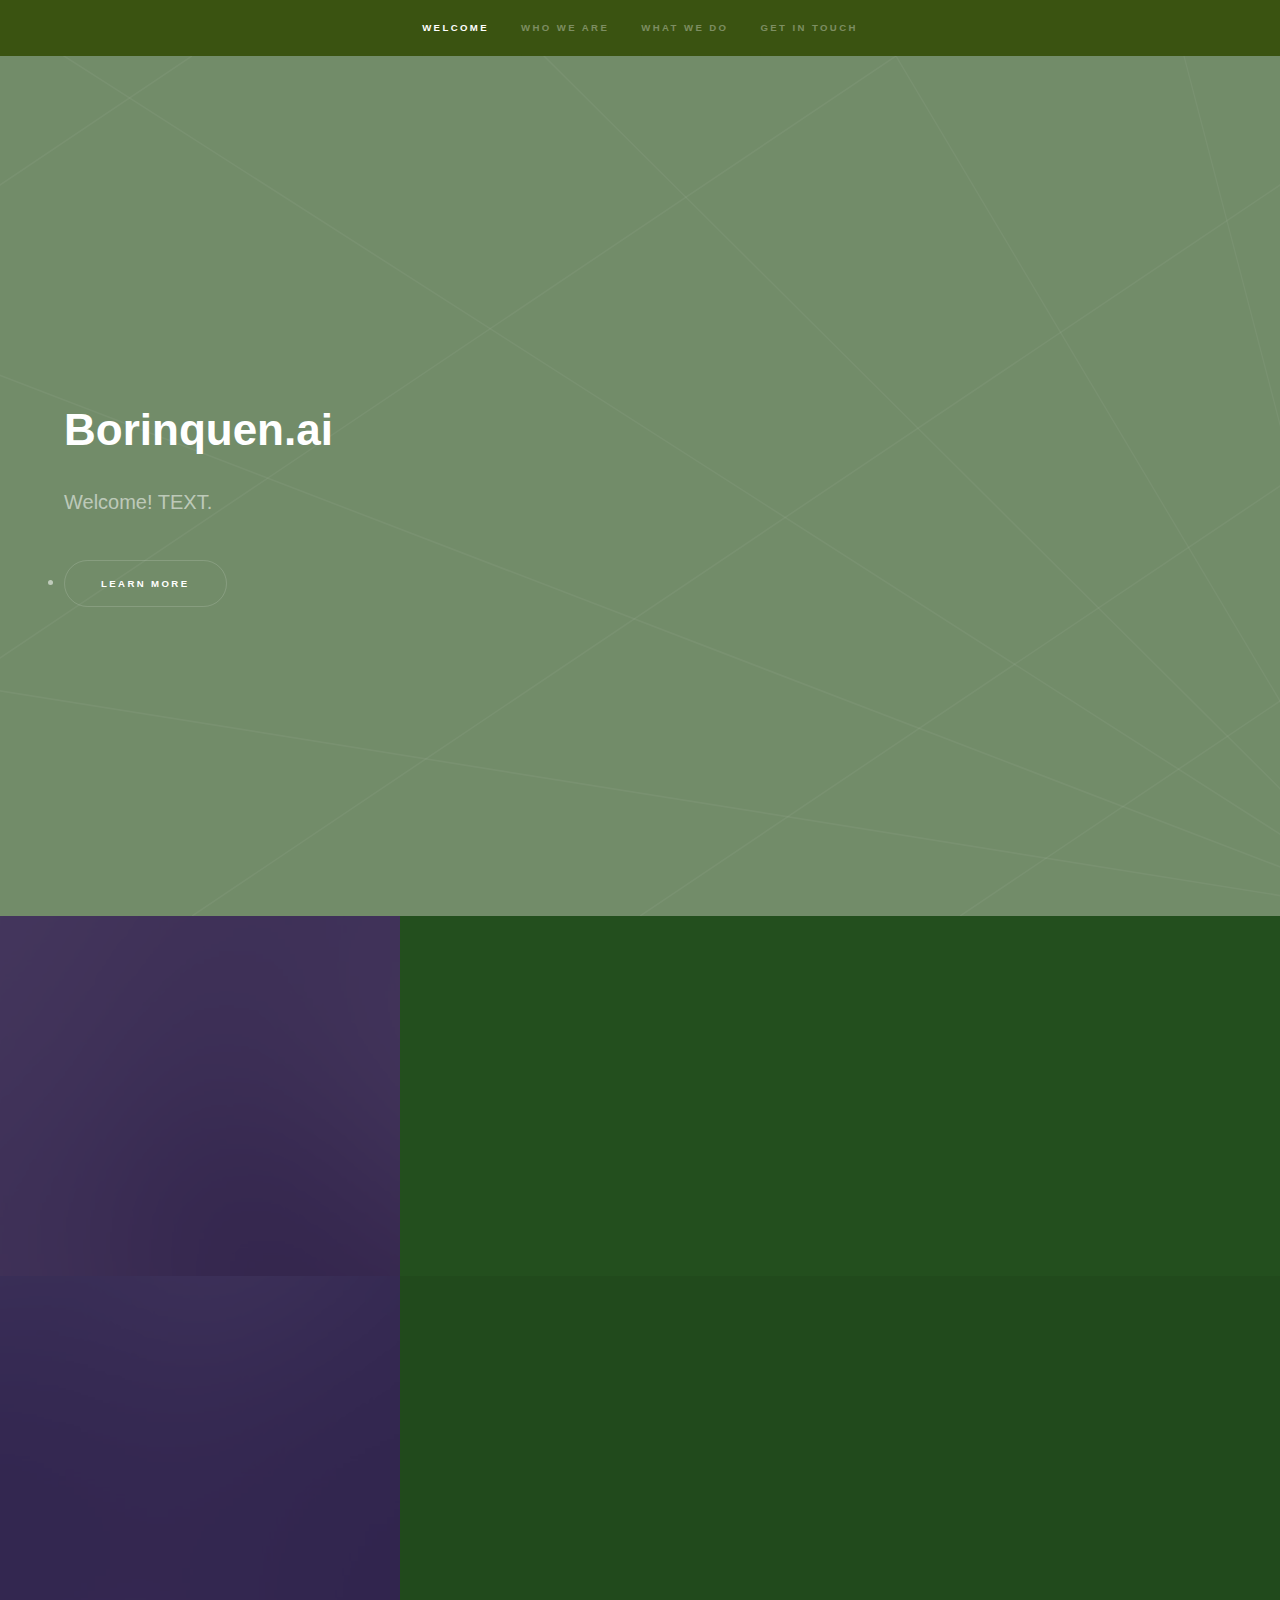
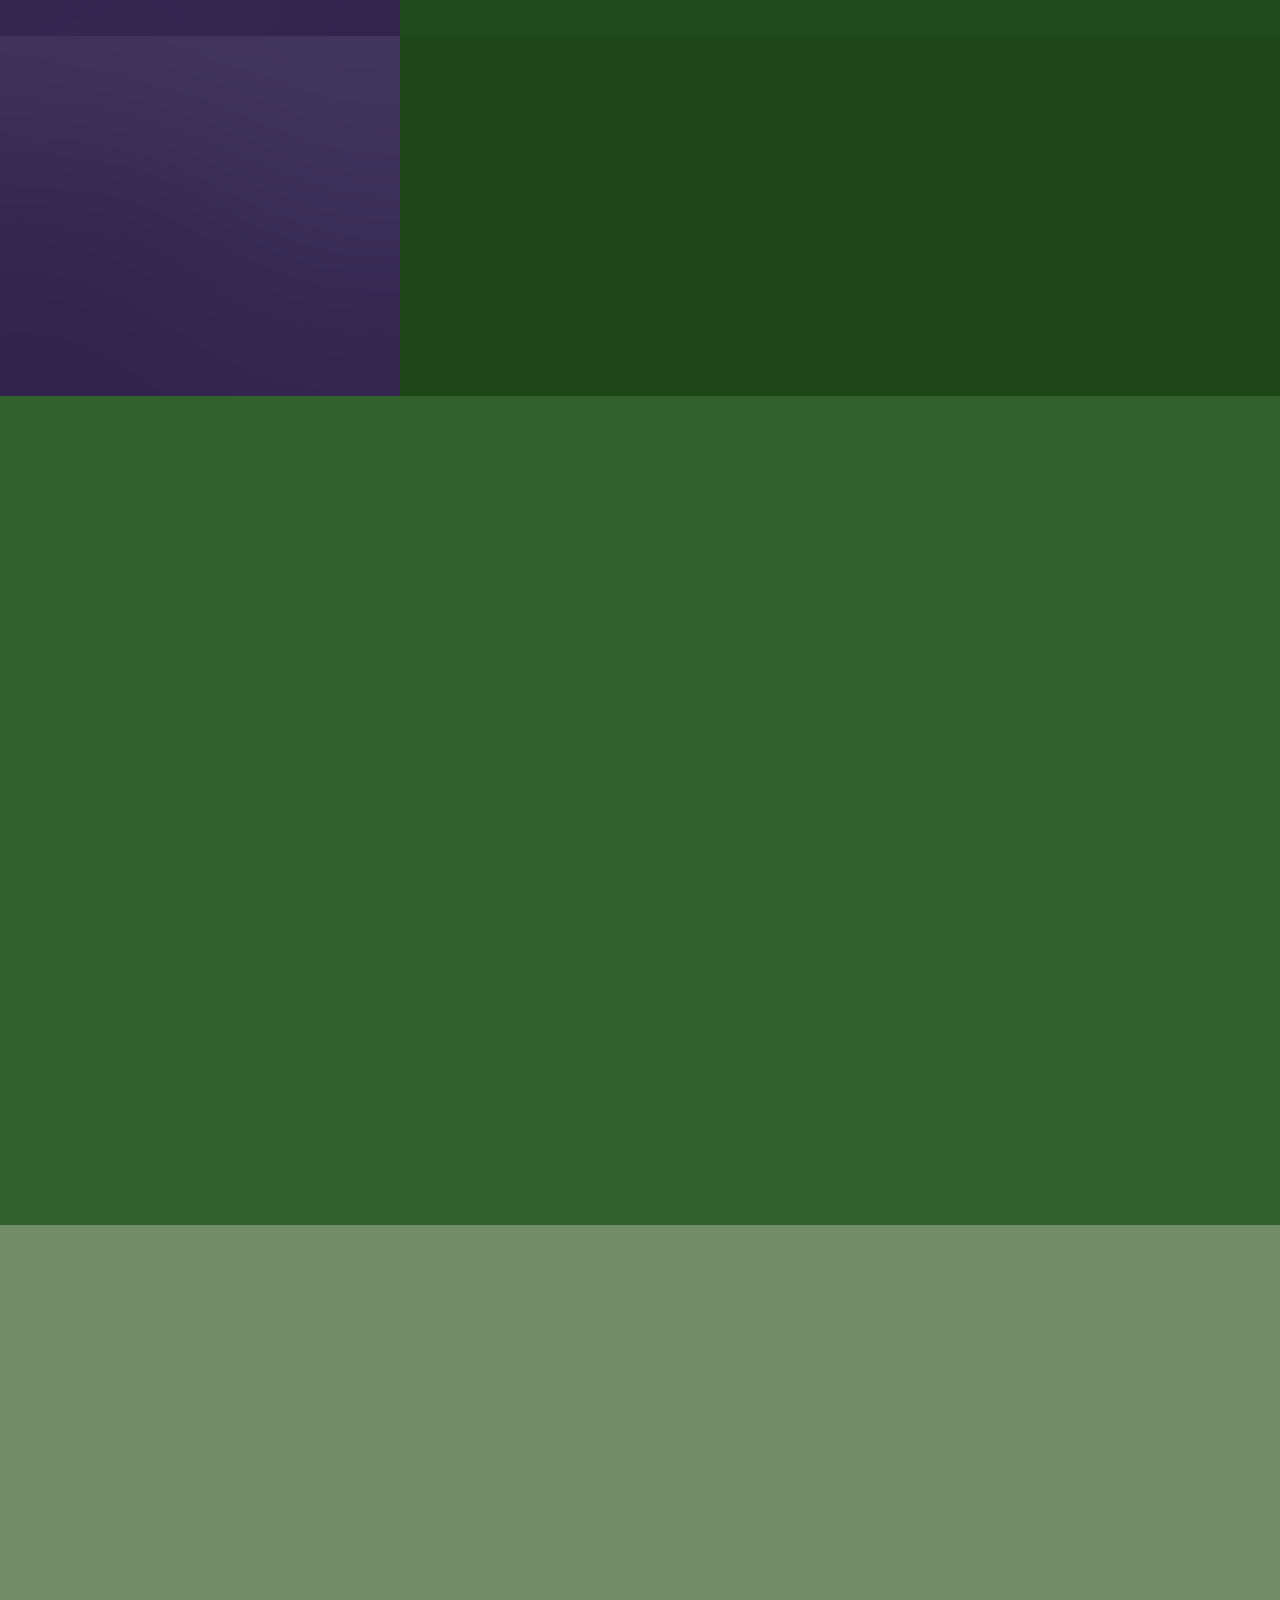
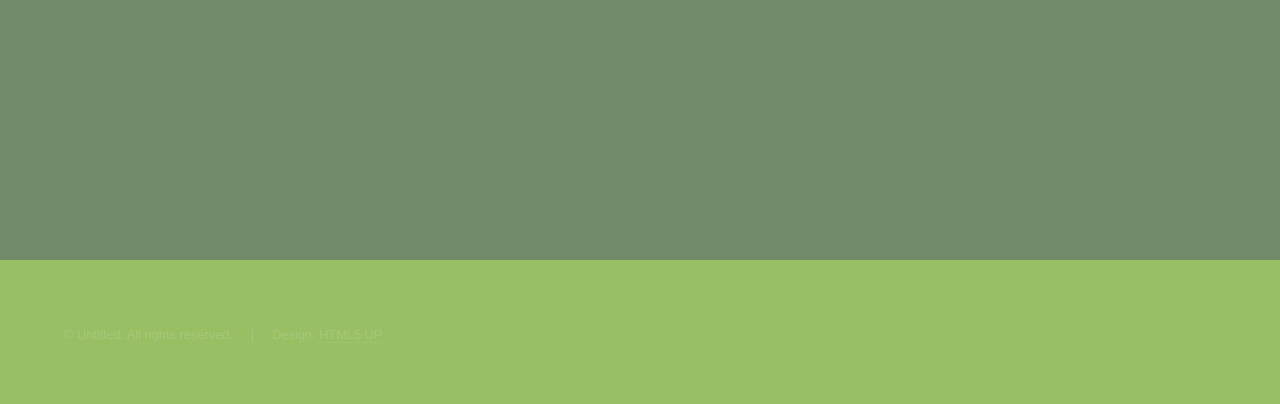
==== commit 16039170: "Update index.html" ====
--- a/index.html
+++ b/index.html
@@ -34,8 +34,8 @@
 				<!-- Intro -->
 					<section id="intro" class="wrapper style1 fullscreen fade-up">
 						<div class="inner">
-							<h1>dunas artifacts</h1>
-							<p>Welcome to dunas artifacts!
+							<h1>Borinquen.ai</h1>
+							<p>Welcome!
 							   TEXT.  
 							    <br/>
 								<li><a href="#one" class="button scrolly">Learn more</a></li>
@@ -61,7 +61,7 @@
 							<a href="#" class="image"><img src="images/pic02.jpg" alt="" data-position="top center" /></a>
 							<div class="content">
 								<div class="inner">
-									<h2>Our Product: R-Bot</h2>
+									<h2>Our Product: </h2>
 									<p>Text.</p>
 									<ul class="actions">
 										<li><a href="generic.html" class="button">Learn more</a></li>
